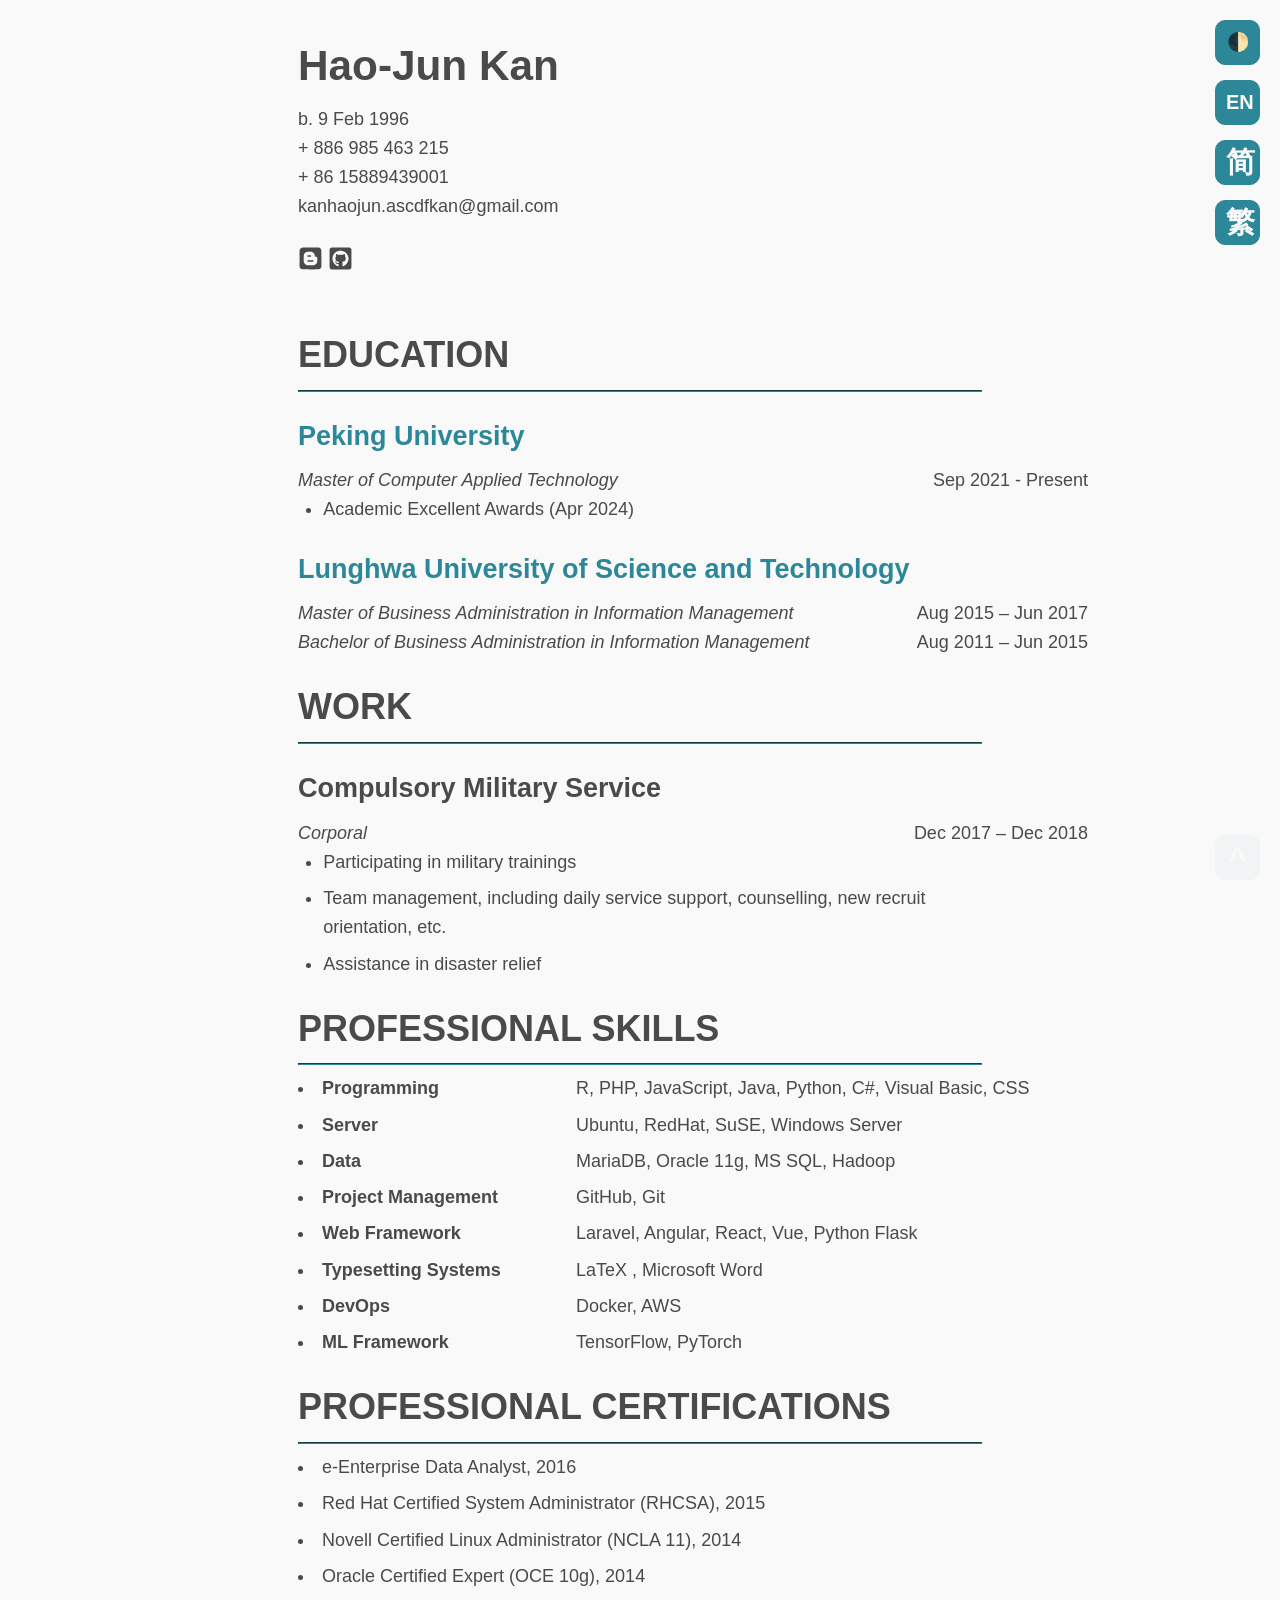
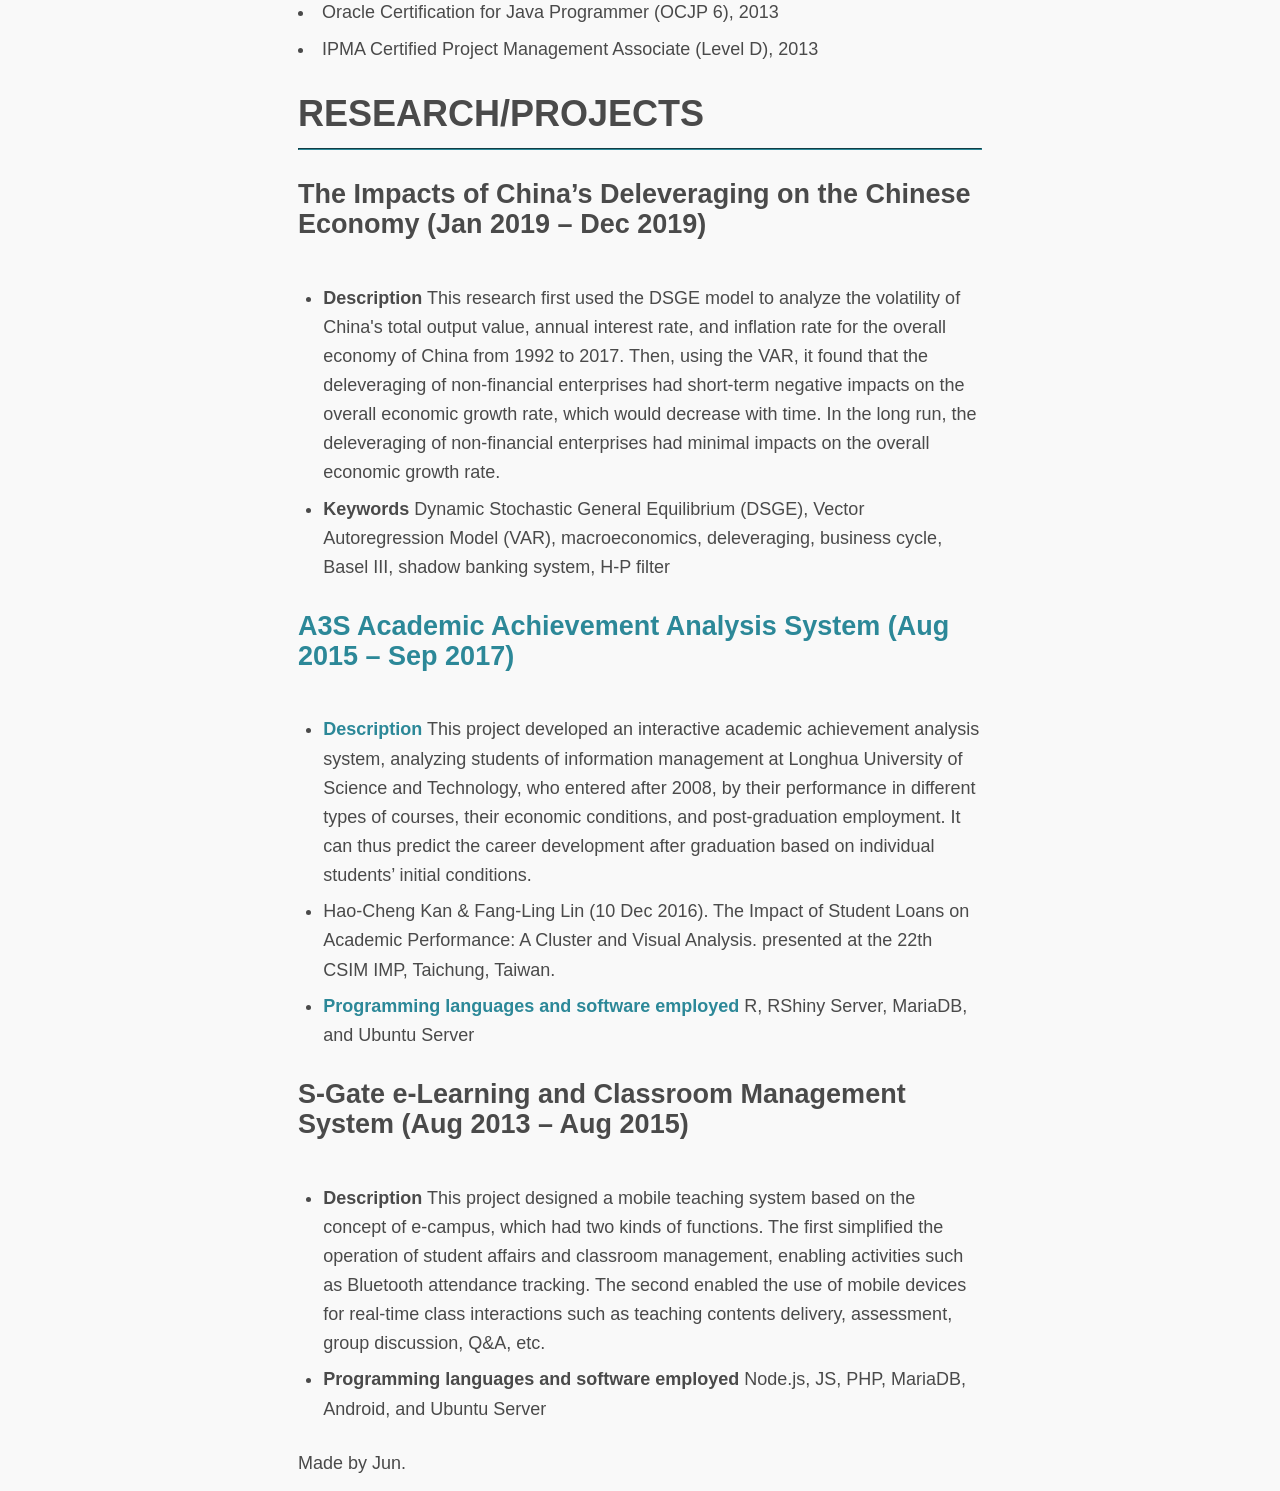
==== index.html @ 0b79d317 "impove my name ,cellphone" ====
﻿<!DOCTYPE html>
	<head>
		<meta charset="utf-8">
		<meta http-equiv="X-UA-Compatible" content="IE=edge">
		<meta name="viewport" content="width=device-width, initial-scale=1">
		<meta name="description" content="Jun Cheng Kan - CV">
		<meta name="author" content="kanjun">
		<title>Jun</title>
		<link rel="icon" type="image/svg+xml" href="data:image/svg+xml,<svg xmlns=%22http://www.w3.org/2000/svg%22 width=%22256%22 height=%22256%22 viewBox=%220 0 100 100%22><rect width=%22100%22 height=%22100%22 rx=%2220%22 fill=%22%237d6ee7%22></rect><path d=%22M54.91 22.55L54.91 22.55Q55.36 22.37 56.30 22.15Q57.24 21.92 58.23 21.92L58.23 21.92Q62.20 21.92 62.20 25.25L62.20 25.25L62.20 63.77Q62.20 67.82 61.02 70.56Q59.86 73.31 57.83 74.98Q55.80 76.64 53.15 77.36Q50.49 78.08 47.61 78.08L47.61 78.08Q42.48 78.08 40.14 76.87Q37.80 75.65 37.80 73.67L37.80 73.67Q37.80 72.41 38.34 71.51Q38.88 70.61 39.34 70.16L39.34 70.16Q40.69 70.79 42.58 71.33Q44.47 71.87 46.53 71.87L46.53 71.87Q50.59 71.87 52.74 69.94Q54.91 68 54.91 63.41L54.91 63.41L54.91 22.55Z%22 fill=%22%23fff%22></path></svg>" />
		<link rel="stylesheet" href="css/normalize.css" />
		<!-- <link id="sakura-css" rel="stylesheet" href="css/sakura-vader.css"> -->
		<link id="sakura-css" rel="stylesheet" href="css/sakura.css">
		<link rel="stylesheet" href="css/cv-layout.css">
	</head>
	<body>
		<header>
			<h1>Hao-Jun Kan</h1>
				<button id="switchThemeButton" class="huge-btn sun-dark-btn" onclick="switchSakuraTheme();" >🌓</button>
				<button class="huge-btn totop topbtn"><b class="topbtnsize">^</b></button>
				<button class="huge-btn lang-btn-en" onclick="document.location.href = 'index.html'"><b class="common-btn-size-en">EN</b></button>
				<button class="huge-btn lang-btn-tc" onclick="document.location.href = 'zh_tw.html'"><b class="common-btn-size-zh">繁</b></button>
				<button class="huge-btn lang-btn-sc" onclick="document.location.href = 'zh_cn.html'"><b class="common-btn-size-zh">简</b></button>
			<p>
				b. 9 Feb 1996<br />
				+ 886 985 463 215<br />
				+ 86 15889439001<br />
				kanhaojun.ascdfkan@gmail.com<br />
				<div id="parent-v" style="display: none;">
					<img class="icon" src="image/blogger-brands-w.svg" onclick="window.open('https://');">
					<img class="icon" src="image/github-square-brands-w.svg" onclick="window.open('https://github.com/kanhaojun');">
					<!-- <img class="icon" src="image/facebook-square-brands-w.svg" onclick="window.open('https://');">
					<img class="icon" src="image/instagram-square-brands-w.svg" onclick="window.open('https://');">
					<img class="icon" src="image/linkedin-brands-w.svg" onclick="window.open('https://');">
					<img class="icon" src="image/twitter-square-brands-w.svg" onclick="window.open('https://');">
					<img class="icon" src="image/researchgate-brands-w.svg" onclick="window.open('https://');"> -->
				</div>
				<div id="parent-g">
					<img class="icon" src="image/blogger-brands.svg" onclick="window.open('https://');">
					<img class="icon" src="image/github-square-brands.svg" onclick="window.open('https://github.com/kanhaojun');">
					<!-- <img class="icon" src="image/facebook-square-brands.svg" onclick="window.open('https://');">
					<img class="icon" src="image/instagram-square-brands.svg" onclick="window.open('https://');">
					<img class="icon" src="image/linkedin-brands.svg" onclick="window.open('https://');">
					<img class="icon" src="image/twitter-square-brands.svg" onclick="window.open('https://');">
					<img class="icon" src="image/researchgate-brands.svg" onclick="window.open('https://');"> -->
				</div>
		</header>
		<main>
			<article>
				<header>
					<h2>EDUCATION</h2>
				</header>
				<div>
					<hr>
				</div>
				<p>
					<h4><a href="https://english.pku.edu.cn/">Peking University</a></h4>
					<div class="div-width">
						<i>Master of Computer Applied Technology</i>
						<span class="t-r-15">Sep 2021 - Present</span>
					</div>
					<ul>
						<li>Academic Excellent Awards (Apr 2024)</li>
					</ul>
					<h4><a href="https://english.lhu.edu.tw/">Lunghwa University of Science and Technology</a></h4>
					<div class="div-width">
						<i>Master of Business Administration in Information Management</i>
						<span class="t-r-15">Aug 2015 – Jun 2017</span>
					</div>
					<div class="div-width">
						<i>Bachelor of Business Administration in Information Management</i>
						<span class="t-r-15">Aug 2011 – Jun 2015</span>
					</div>
					<ul>
						<!-- <li>Academic Excellent Awards (Nov 20XX, Apr 20XX, Oct 20XX and May 20XX)</li>
						<li>Minors: Financial Technology; Innovative Entrepreneurship</li> -->
					</ul>
				</p>
			</article>
			<article>
				<header>
					<h2>WORK</h2>
				</header>
				<div>
					<hr>
				</div>
				<p>
					<h4>Compulsory Military Service</h4>
					<div class="div-width">
						<i>Corporal</i>
						<span class="t-r-15">Dec 2017 – Dec 2018</span>
					</div>
					<ul>
						<li>Participating in military trainings</li>
						<li>Team management, including daily service support, counselling, new recruit orientation, etc.</li>
						<li>Assistance in disaster relief</li>
					</ul>
				</p>
			</article>
			<article>
				<header>
					<h2>PROFESSIONAL SKILLS</h2>
				</header>
				<div>
					<hr>
				</div>
				<ui>
					<li class="minli">
						<b>Programming</b>
						<span class="t-l-15"> R, PHP, JavaScript, Java, Python, C#, Visual Basic, CSS</span>
					</li>
					<li class="minli">
						<b>Server</b>
						<span class="t-l-15"> Ubuntu, RedHat, SuSE, Windows Server</span>
					</li>
					<li class="minli">
						<b>Data</b>
						<span class="t-l-15"> MariaDB, Oracle 11g, MS SQL, Hadoop</span>
					</li>
					<li class="minli">
						<b>Project Management</b>
						<span class="t-l-15"> GitHub, Git</span>
					</li>
					<li class="minli">
						<b>Web Framework</b>
						<span class="t-l-15"> Laravel, Angular, React, Vue, Python Flask</span>
					</li>
					<li class="minli">
						<b>Typesetting Systems</b>
						<span class="t-l-15"> LaTeX , Microsoft Word</span>
					</li>
					<li class="minli">
						<b>DevOps</b>
						<span class="t-l-15"> Docker, AWS</span>
					</li>
					<li class="minli">
						<b>ML Framework</b>
						<span class="t-l-15"> TensorFlow, PyTorch</span>
					</li>
				</ui>
			</article>
			<article>
				<header>
					<h2>PROFESSIONAL CERTIFICATIONS</h2>
				</header>
				<div>
					<hr>
				</div>
					<ui>
						<li>e-Enterprise Data Analyst, 2016</li>
						<li>Red Hat Certified System Administrator (RHCSA), 2015</li>
						<li>Novell Certified Linux Administrator (NCLA 11), 2014</li>
						<li>Oracle Certified Expert (OCE 10g), 2014</li>
						<li>Oracle Certification for Java Programmer (OCJP 6), 2013</li>
						<li>IPMA Certified Project Management Associate (Level D), 2013</li>
					</ui>
			</article>
			<article>
				<header>
					<h2>RESEARCH/PROJECTS</h2>
				</header>
				<div>
					<hr>
				</div>
				<p>
					<h4>The Impacts of China’s Deleveraging on the Chinese Economy (Jan 2019 – Dec 2019)</h4><br />
					<ul>
						<li><b>Description</b> This research first used the DSGE model to analyze the volatility of China's total output value, annual interest rate, and inflation rate for the overall economy of China from 1992 to 2017. Then, using the VAR, it found that the deleveraging of non-financial enterprises had short-term negative impacts on the overall economic growth rate, which would decrease with time. In the long run, the deleveraging of non-financial enterprises had minimal impacts on the overall economic growth rate. </li>
						<li><b>Keywords</b> Dynamic Stochastic General Equilibrium (DSGE), Vector Autoregression Model (VAR), macroeconomics, deleveraging, business cycle, Basel III, shadow banking system, H-P filter</li>
					</ul>
					<h4><a href="https://hdl.handle.net/11296/45ru69">A3S Academic Achievement Analysis System (Aug 2015 – Sep 2017)</a></h4><br />
					<ul>
						<li><b><a href="https://github.com/kancheng/rsloan">Description</a></b> This project developed an interactive academic achievement analysis system, analyzing students of information management at Longhua University of Science and Technology, who entered after 2008, by their performance in different types of courses, their economic conditions, and post-graduation employment. It can thus predict the career development after graduation based on individual students’ initial conditions.</li>
						<li>Hao-Cheng Kan & Fang-Ling Lin (10 Dec 2016). The Impact of Student Loans on Academic Performance: A Cluster and Visual Analysis. presented at the 22th CSIM IMP, Taichung, Taiwan.</li>
						<li><b><a href="https://github.com/kancheng/rsloan">Programming languages and software employed</a></b> R, RShiny Server, MariaDB, and Ubuntu Server</li>
					</ul>
					<h4>S-Gate e-Learning and Classroom Management System (Aug 2013 – Aug 2015)</h4><br />
					<ul>
						<li><b>Description</b> This project designed a mobile teaching system based on the concept of e-campus, which had two kinds of functions. The first simplified the operation of student affairs and classroom management, enabling activities such as Bluetooth attendance tracking. The second enabled the use of mobile devices for real-time class interactions such as teaching contents delivery, assessment, group discussion, Q&A, etc.</li>
						<li><b>Programming languages and software employed</b> Node.js, JS, PHP, MariaDB, Android, and Ubuntu Server</li>
					</ul>
				</p>
			</article>
		</main>
		<footer>
			Made by Jun.
		</footer>
	</body>
	<script type="text/javascript" src="js/jquery.min.js"></script>
	<script type="text/javascript" src="js/main.js" charset="utf-8"></script>
</html>
---- css/sakura-vader.css ----
/* $color-text: #dedce5; */
/* Sakura.css v1.3.0
 * ================
 * Minimal css theme.
 * Project: https://github.com/oxalorg/sakura/
 */
/* Body */
html {
  font-size: 62.5%;
  font-family: -apple-system, BlinkMacSystemFont, "Segoe UI", Roboto, "Helvetica Neue", Arial, "Noto Sans", sans-serif; }

body {
  font-size: 1.8rem;
  line-height: 1.618;
  max-width: 38em;
  margin: auto;
  color: #d9d8dc;
  background-color: #120c0e;
  padding: 13px; }

@media (max-width: 684px) {
  body {
    font-size: 1.53rem; } }

@media (max-width: 382px) {
  body {
    font-size: 1.35rem; } }

h1, h2, h3, h4, h5, h6 {
  line-height: 1.1;
  font-family: -apple-system, BlinkMacSystemFont, "Segoe UI", Roboto, "Helvetica Neue", Arial, "Noto Sans", sans-serif;
  font-weight: 700;
  margin-top: 3rem;
  margin-bottom: 1.5rem;
  overflow-wrap: break-word;
  word-wrap: break-word;
  -ms-word-break: break-all;
  word-break: break-word;
  -ms-hyphens: auto;
  -moz-hyphens: auto;
  -webkit-hyphens: auto;
  hyphens: auto; }

h1 {
  font-size: 2.35em; }

h2 {
  font-size: 2.00em; }

h3 {
  font-size: 1.75em; }

h4 {
  font-size: 1.5em; }

h5 {
  font-size: 1.25em; }

h6 {
  font-size: 1em; }

p {
  margin-top: 0px;
  margin-bottom: 2.5rem; }

small, sub, sup {
  font-size: 75%; }

hr {
  border-color: #eb99a1; }

a {
  text-decoration: none;
  color: #eb99a1; }
  a:hover {
    color: #DA4453;
    border-bottom: 2px solid #d9d8dc; }

ul {
  padding-left: 1.4em;
  margin-top: 0px;
  margin-bottom: 2.5rem; }

li {
  margin-bottom: 0.4em; }

blockquote {
  font-style: italic;
  margin-left: 1.5em;
  padding-left: 1em;
  border-left: 3px solid #eb99a1; }

img {
  height: auto;
  max-width: 100%;
  margin-top: 0px;
  margin-bottom: 2.5rem; }

/* Pre and Code */
pre {
  background-color: #40363a;
  display: block;
  padding: 1em;
  overflow-x: auto;
  margin-top: 0px;
  margin-bottom: 2.5rem; }

code {
  font-size: 0.9em;
  padding: 0 0.5em;
  background-color: #40363a;
  white-space: pre-wrap; }

pre > code {
  padding: 0;
  background-color: transparent;
  white-space: pre; }

/* Tables */
table {
  text-align: justify;
  width: 100%;
  border-collapse: collapse; }

td, th {
  padding: 0.5em;
  border-bottom: 1px solid #40363a; }

/* Buttons, forms and input */
input, textarea {
  border: 1px solid #d9d8dc; }
  input:focus, textarea:focus {
    border: 1px solid #eb99a1; }

textarea {
  width: 100%; }

.button, button, input[type="submit"], input[type="reset"], input[type="button"] {
  display: inline-block;
  padding: 5px 10px;
  text-align: center;
  text-decoration: none;
  white-space: nowrap;
  background-color: #eb99a1;
  color: #120c0e;
  border-radius: 1px;
  border: 1px solid #eb99a1;
  cursor: pointer;
  box-sizing: border-box; }
  .button[disabled], button[disabled], input[type="submit"][disabled], input[type="reset"][disabled], input[type="button"][disabled] {
    cursor: default;
    opacity: .5; }
  .button:focus, .button:hover, button:focus, button:hover, input[type="submit"]:focus, input[type="submit"]:hover, input[type="reset"]:focus, input[type="reset"]:hover, input[type="button"]:focus, input[type="button"]:hover {
    background-color: #DA4453;
    border-color: #DA4453;
    color: #120c0e;
    outline: 0; }

textarea, select, input[type] {
  color: #d9d8dc;
  padding: 6px 10px;
  /* The 6px vertically centers text on FF, ignored by Webkit */
  margin-bottom: 10px;
  background-color: #40363a;
  border: 1px solid #40363a;
  border-radius: 4px;
  box-shadow: none;
  box-sizing: border-box; }
  textarea:focus, select:focus, input[type]:focus {
    border: 1px solid #eb99a1;
    outline: 0; }

input[type="checkbox"]:focus {
  outline: 1px dotted #eb99a1; }

label, legend, fieldset {
  display: block;
  margin-bottom: .5rem;
  font-weight: 600; }
---- css/sakura.css ----
/* Sakura.css v1.3.0
 * ================
 * Minimal css theme.
 * Project: https://github.com/oxalorg/sakura/
 */
/* Body */
html {
  font-size: 62.5%;
  font-family: -apple-system, BlinkMacSystemFont, "Segoe UI", Roboto, "Helvetica Neue", Arial, "Noto Sans", sans-serif; }

body {
  font-size: 1.8rem;
  line-height: 1.618;
  max-width: 38em;
  margin: auto;
  color: #4a4a4a;
  background-color: #f9f9f9;
  padding: 13px; }

@media (max-width: 684px) {
  body {
    font-size: 1.53rem; } }

@media (max-width: 382px) {
  body {
    font-size: 1.35rem; } }

h1, h2, h3, h4, h5, h6 {
  line-height: 1.1;
  font-family: -apple-system, BlinkMacSystemFont, "Segoe UI", Roboto, "Helvetica Neue", Arial, "Noto Sans", sans-serif;
  font-weight: 700;
  margin-top: 3rem;
  margin-bottom: 1.5rem;
  overflow-wrap: break-word;
  word-wrap: break-word;
  -ms-word-break: break-all;
  word-break: break-word;
  -ms-hyphens: auto;
  -moz-hyphens: auto;
  -webkit-hyphens: auto;
  hyphens: auto; }

h1 {
  font-size: 2.35em; }

h2 {
  font-size: 2.00em; }

h3 {
  font-size: 1.75em; }

h4 {
  font-size: 1.5em; }

h5 {
  font-size: 1.25em; }

h6 {
  font-size: 1em; }

p {
  margin-top: 0px;
  margin-bottom: 2.5rem; }

small, sub, sup {
  font-size: 75%; }

hr {
  border-color: #2c8898; }

a {
  text-decoration: none;
  color: #2c8898; }
  a:hover {
    color: #982c61;
    border-bottom: 2px solid #4a4a4a; }

ul {
  padding-left: 1.4em;
  margin-top: 0px;
  margin-bottom: 2.5rem; }

li {
  margin-bottom: 0.4em; }

blockquote {
  font-style: italic;
  margin-left: 1.5em;
  padding-left: 1em;
  border-left: 3px solid #2c8898; }

img {
  height: auto;
  max-width: 100%;
  margin-top: 0px;
  margin-bottom: 2.5rem; }

/* Pre and Code */
pre {
  background-color: #f1f1f1;
  display: block;
  padding: 1em;
  overflow-x: auto;
  margin-top: 0px;
  margin-bottom: 2.5rem; }

code {
  font-size: 0.9em;
  padding: 0 0.5em;
  background-color: #f1f1f1;
  white-space: pre-wrap; }

pre > code {
  padding: 0;
  background-color: transparent;
  white-space: pre; }

/* Tables */
table {
  text-align: justify;
  width: 100%;
  border-collapse: collapse; }

td, th {
  padding: 0.5em;
  border-bottom: 1px solid #f1f1f1; }

/* Buttons, forms and input */
input, textarea {
  border: 1px solid #4a4a4a; }
  input:focus, textarea:focus {
    border: 1px solid #2c8898; }

textarea {
  width: 100%; }

.button, button, input[type="submit"], input[type="reset"], input[type="button"] {
  display: inline-block;
  padding: 5px 10px;
  text-align: center;
  text-decoration: none;
  white-space: nowrap;
  background-color: #2c8898;
  color: #f9f9f9;
  border-radius: 1px;
  border: 1px solid #2c8898;
  cursor: pointer;
  box-sizing: border-box; }
  .button[disabled], button[disabled], input[type="submit"][disabled], input[type="reset"][disabled], input[type="button"][disabled] {
    cursor: default;
    opacity: .5; }
  .button:focus, .button:hover, button:focus, button:hover, input[type="submit"]:focus, input[type="submit"]:hover, input[type="reset"]:focus, input[type="reset"]:hover, input[type="button"]:focus, input[type="button"]:hover {
    background-color: #982c61;
    border-color: #982c61;
    color: #f9f9f9;
    outline: 0; }

textarea, select, input[type] {
  color: #4a4a4a;
  padding: 6px 10px;
  /* The 6px vertically centers text on FF, ignored by Webkit */
  margin-bottom: 10px;
  background-color: #f1f1f1;
  border: 1px solid #f1f1f1;
  border-radius: 4px;
  box-shadow: none;
  box-sizing: border-box; }
  textarea:focus, select:focus, input[type]:focus {
    border: 1px solid #2c8898;
    outline: 0; }

input[type="checkbox"]:focus {
  outline: 1px dotted #2c8898; }

label, legend, fieldset {
  display: block;
  margin-bottom: .5rem;
  font-weight: 600; }
---- css/cv-layout.css ----
.div-width {
	width: 100%;
}
.t-r-10 {
	position: absolute;
	right: 10%;
}
.t-r-15 {
	position: absolute;
	right: 15%;
}
.icon {
	width: 25px;
	height: 25px;
}
.huge-btn {
	width: 45px;
	height: 45px;
	position: fixed;
	border-radius: 10px;
}
.sun-dark-btn {
	right: 20px;
	top: 20px;
}
.topbtn {
	right: 20px;
	bottom: 20px;
	display: none;
}
.t-l-15 {
	position: absolute;
	left: 45%;
}
.topbtnsize {
	font-size: 30px;
}
.common-btn-size-zh {
	font-size: 29px;
}
.common-btn-size-en {
	font-size: 20px;
}
.lang-btn-sc {
	right: 20px;
	top: 140px;
}
.lang-btn-tc {
	right: 20px;
	top: 200px;
}
.lang-btn-en {
	right: 20px;
	top: 80px;
}

/*li {
    margin-bottom: 2.8em;
}*/

@media (max-width: 500px) {
	li {
		margin-bottom: 2em;
	}
	li.minli {
		margin-bottom: 2.8em;
	}
}

@media (max-width: 768px) {
	li.minli {
		margin-bottom: 2.8em;
	}
}
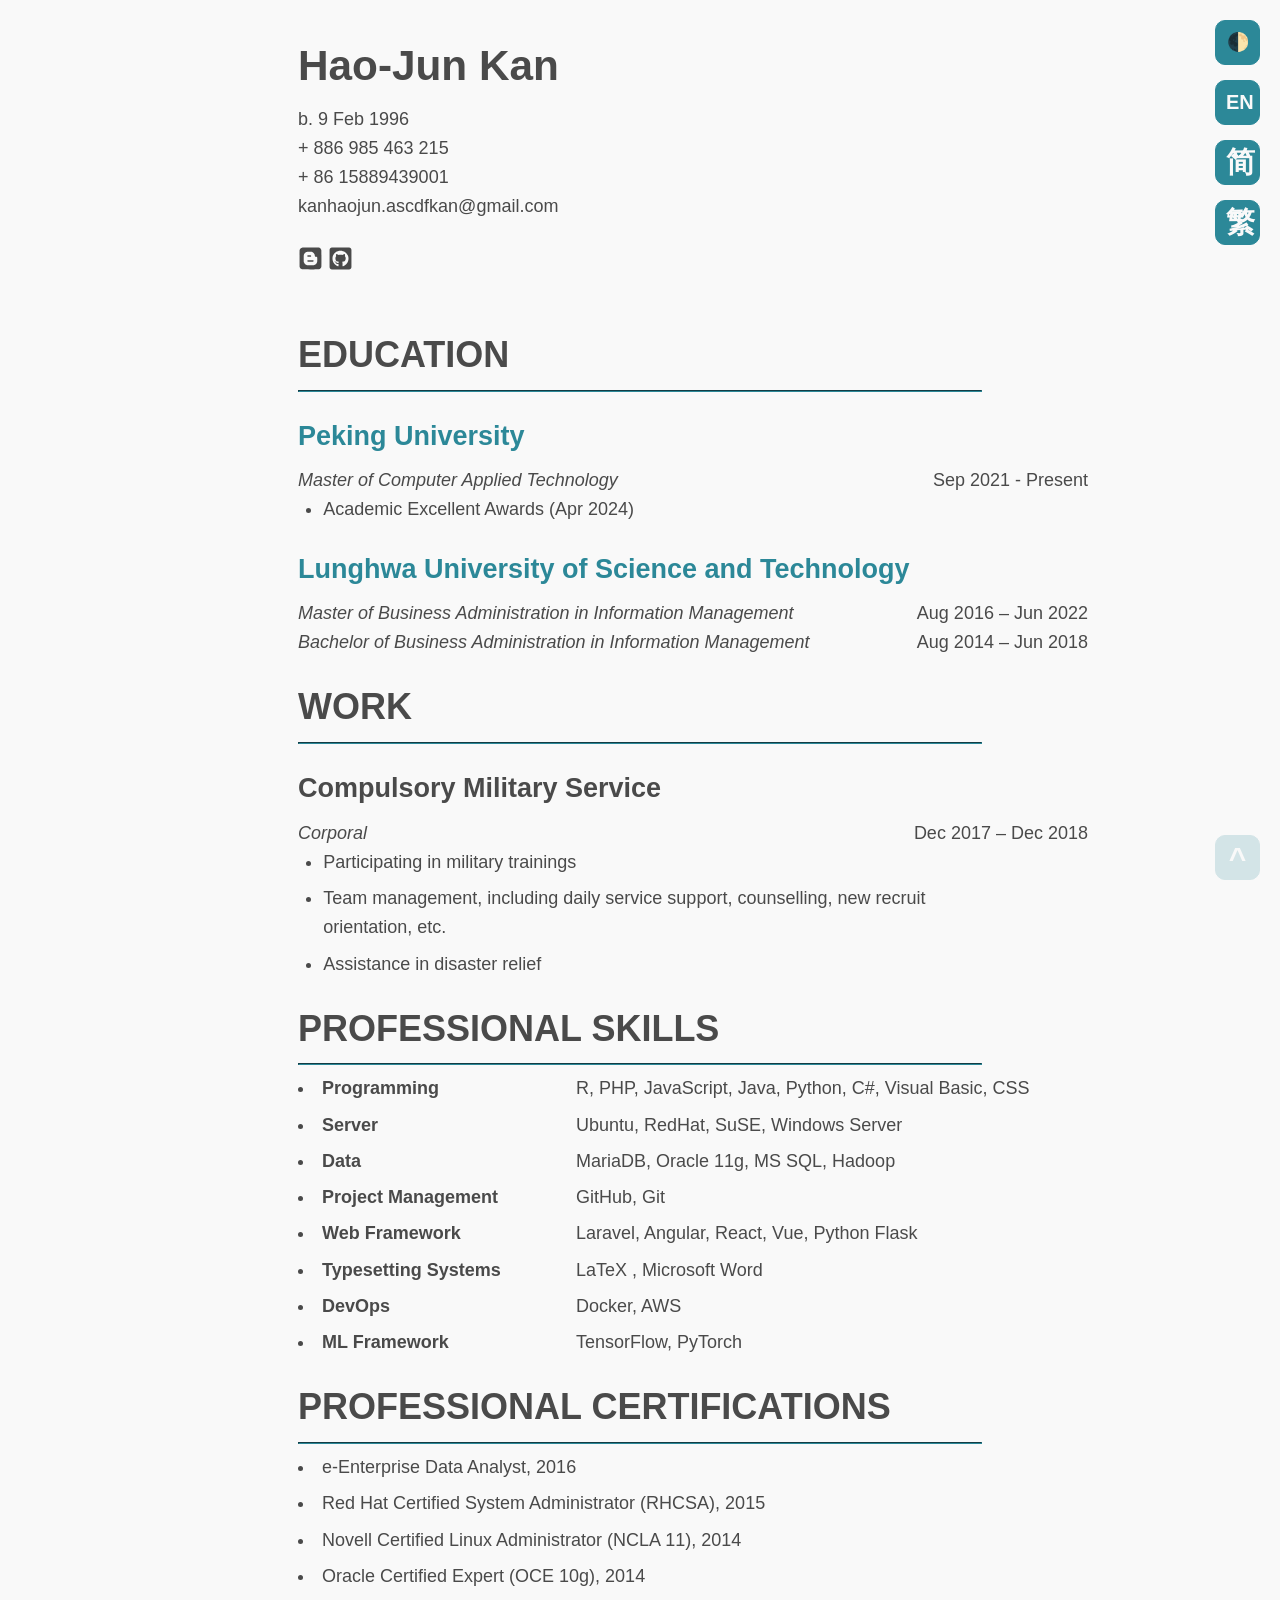
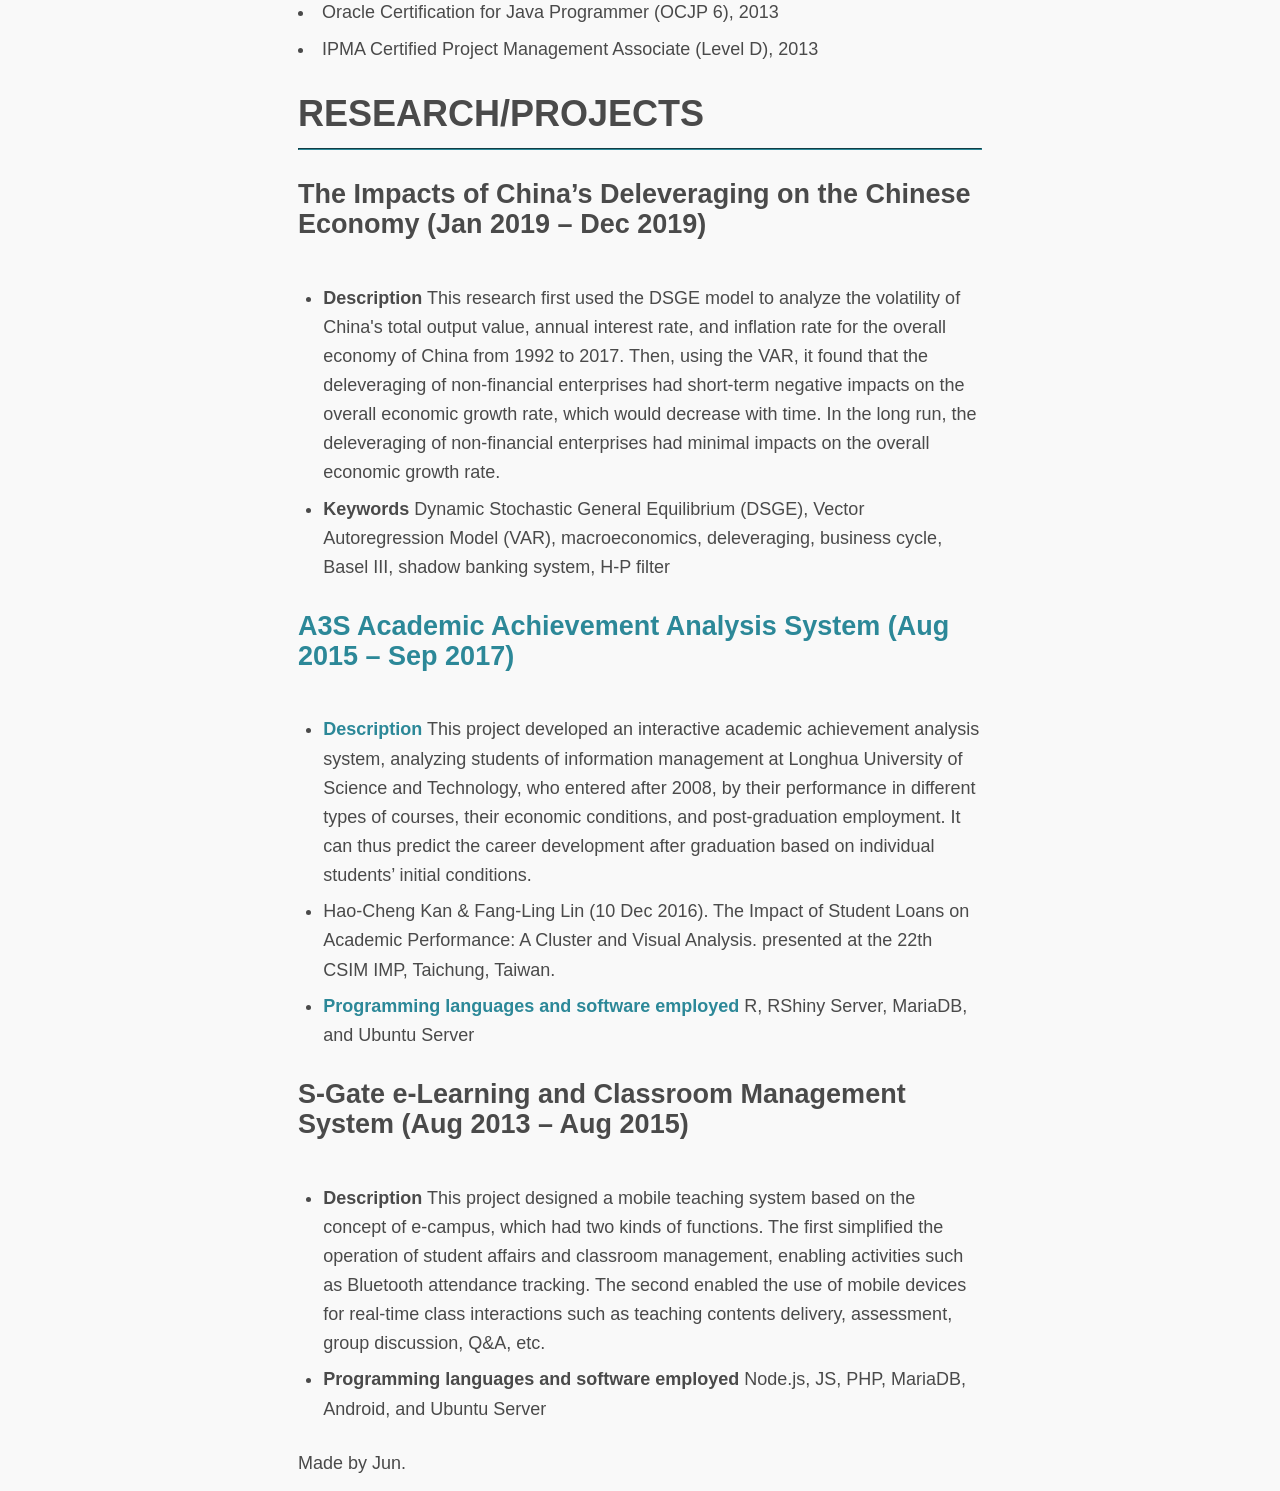
==== commit 8dccfe68: "renew birthday,phone ,date" ====
--- a/index.html
+++ b/index.html
@@ -64,11 +64,11 @@
 					<h4><a href="https://english.lhu.edu.tw/">Lunghwa University of Science and Technology</a></h4>
 					<div class="div-width">
 						<i>Master of Business Administration in Information Management</i>
-						<span class="t-r-15">Aug 2015 – Jun 2017</span>
+						<span class="t-r-15">Aug 2016 – Jun 2022</span>
 					</div>
 					<div class="div-width">
 						<i>Bachelor of Business Administration in Information Management</i>
-						<span class="t-r-15">Aug 2011 – Jun 2015</span>
+						<span class="t-r-15">Aug 2014 – Jun 2018</span>
 					</div>
 					<ul>
 						<!-- <li>Academic Excellent Awards (Nov 20XX, Apr 20XX, Oct 20XX and May 20XX)</li>
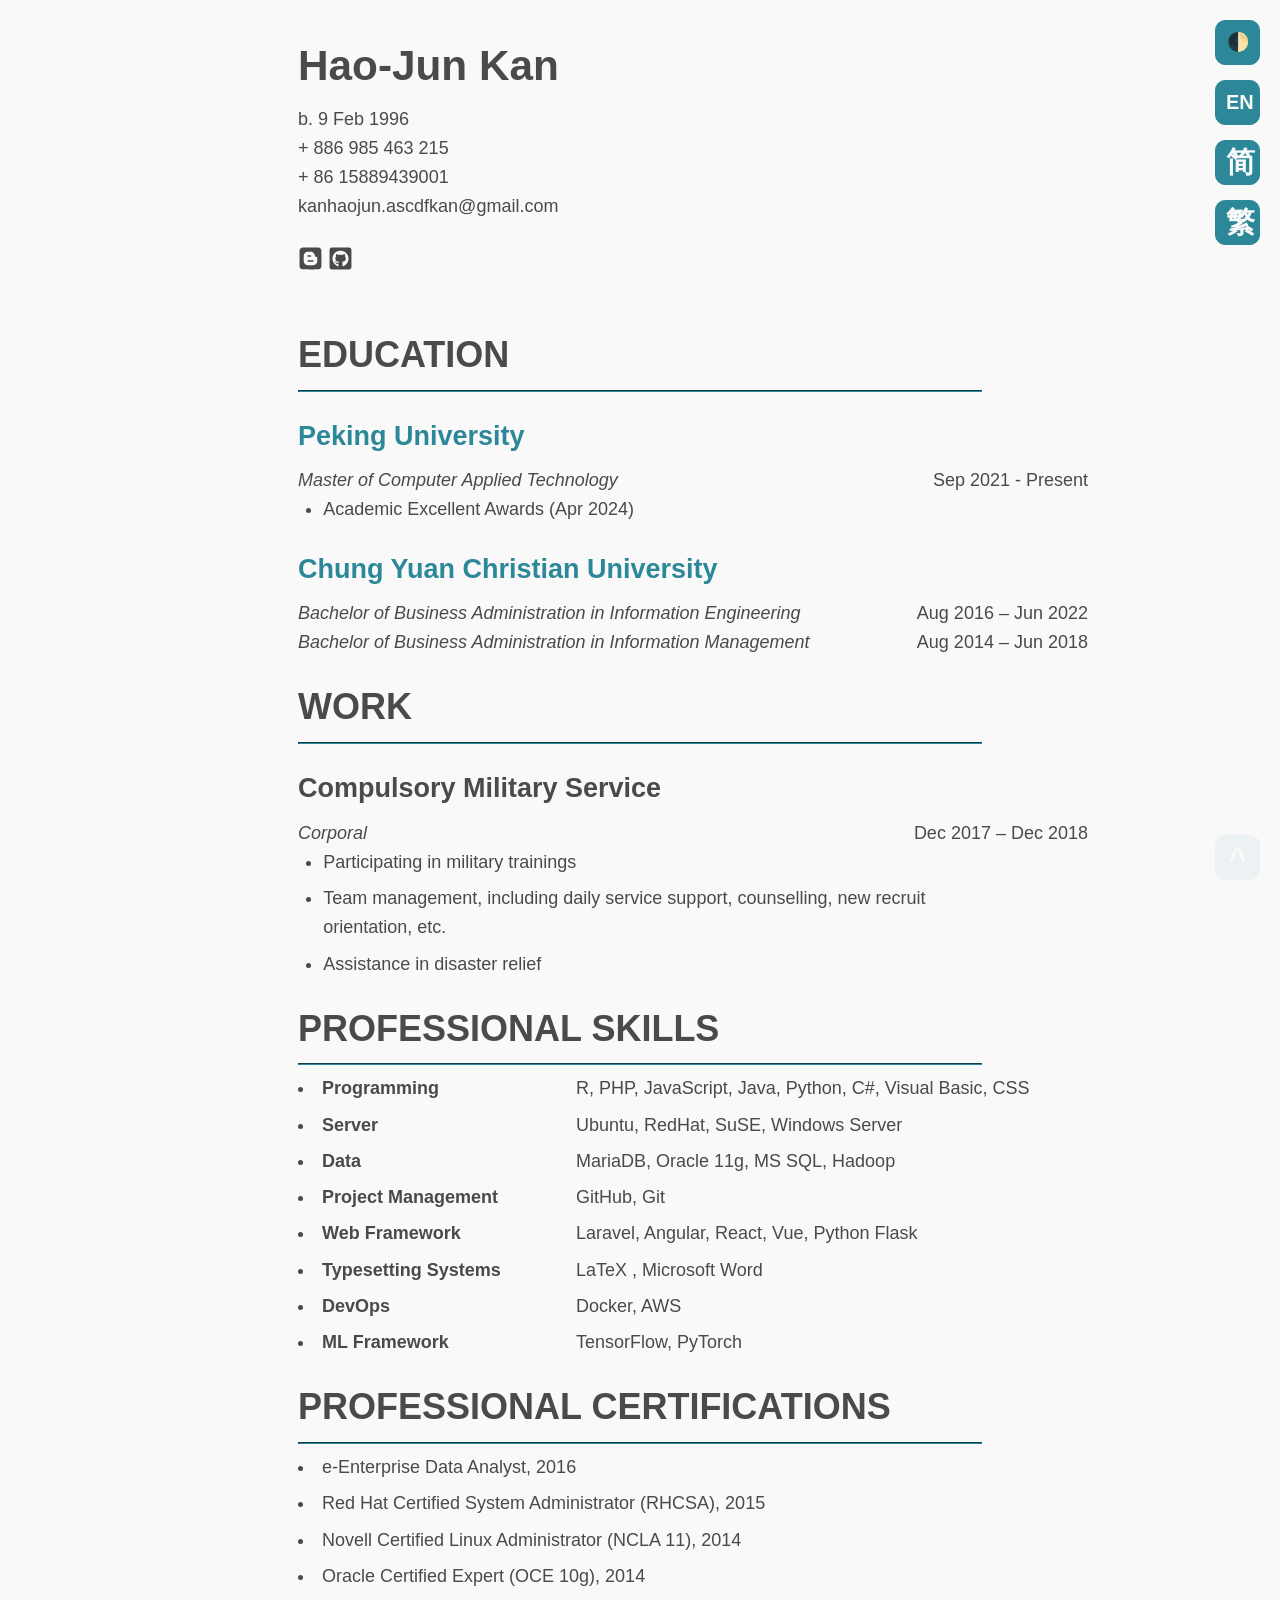
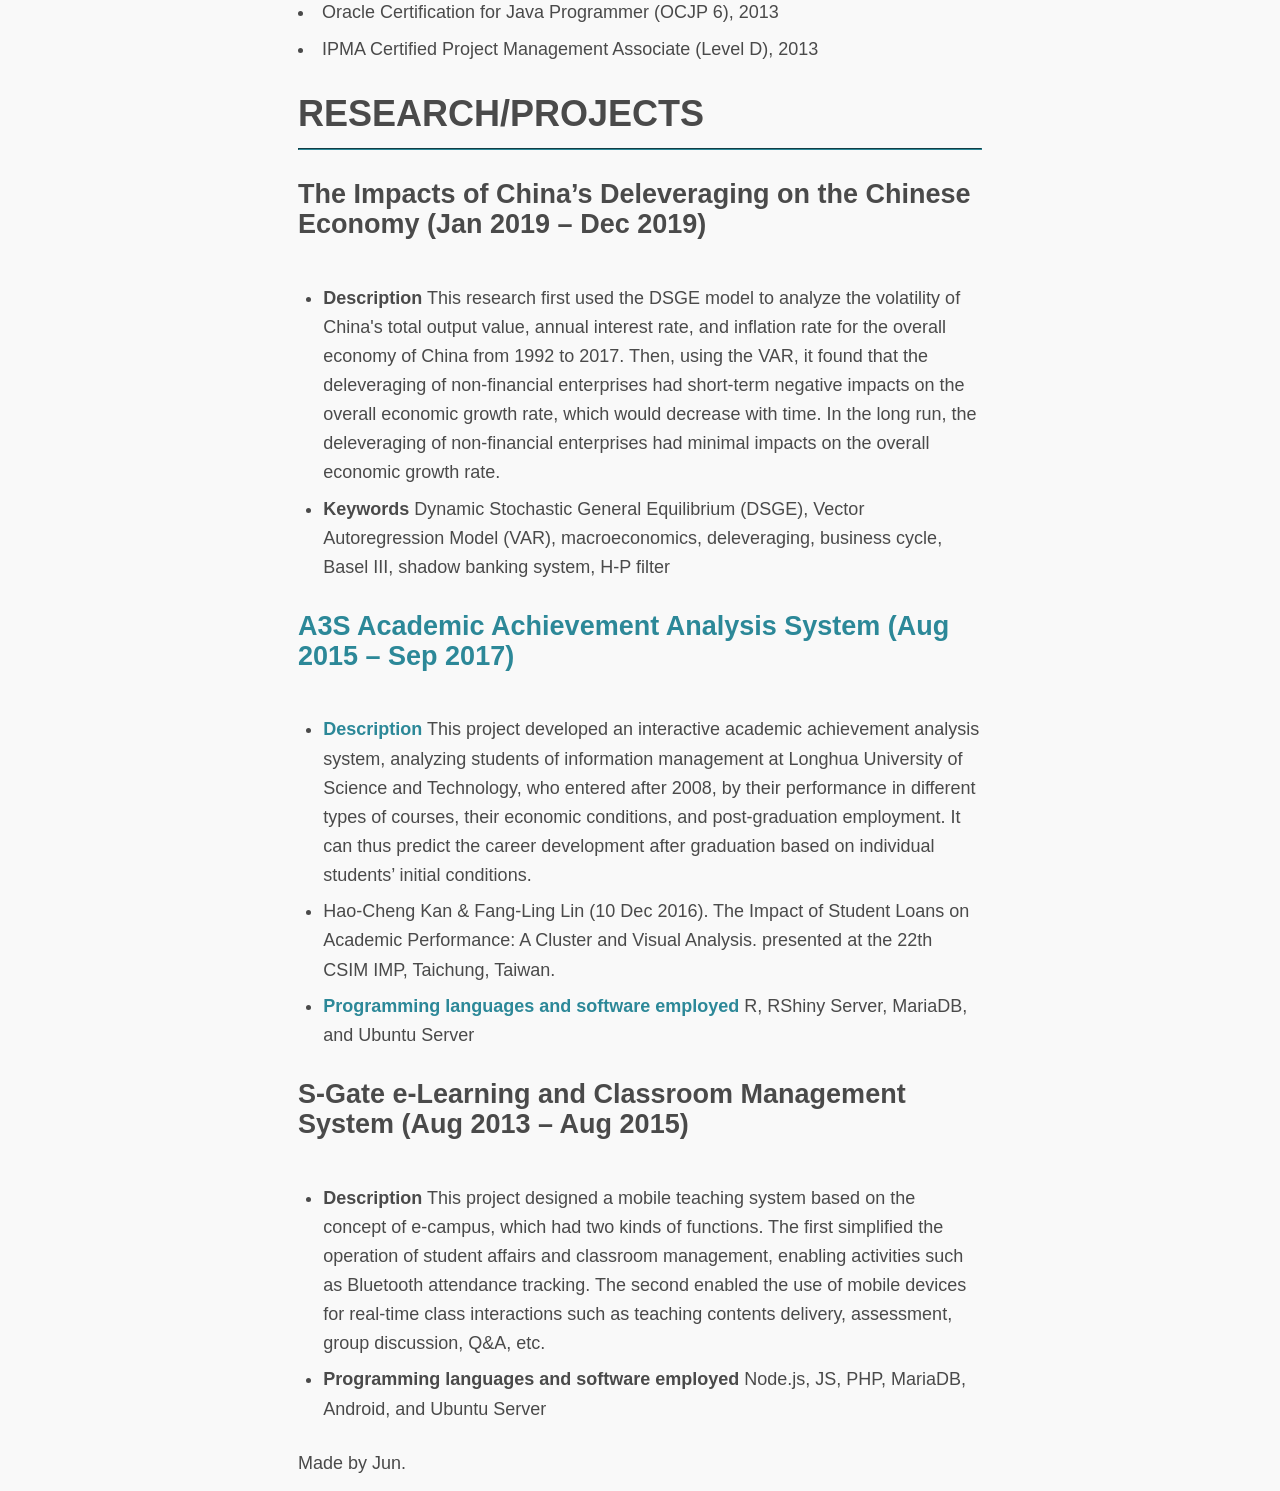
==== commit b8e9eae2: "Add index,html ,zh_cn.html and zh_tw.html." ====
--- a/index.html
+++ b/index.html
@@ -61,9 +61,9 @@
 					<ul>
 						<li>Academic Excellent Awards (Apr 2024)</li>
 					</ul>
-					<h4><a href="https://english.lhu.edu.tw/">Lunghwa University of Science and Technology</a></h4>
+					<h4><a href="https://english.lhu.edu.tw/">Chung Yuan Christian University</a></h4>
 					<div class="div-width">
-						<i>Master of Business Administration in Information Management</i>
+						<i>Bachelor of Business Administration in Information Engineering</i>
 						<span class="t-r-15">Aug 2016 – Jun 2022</span>
 					</div>
 					<div class="div-width">
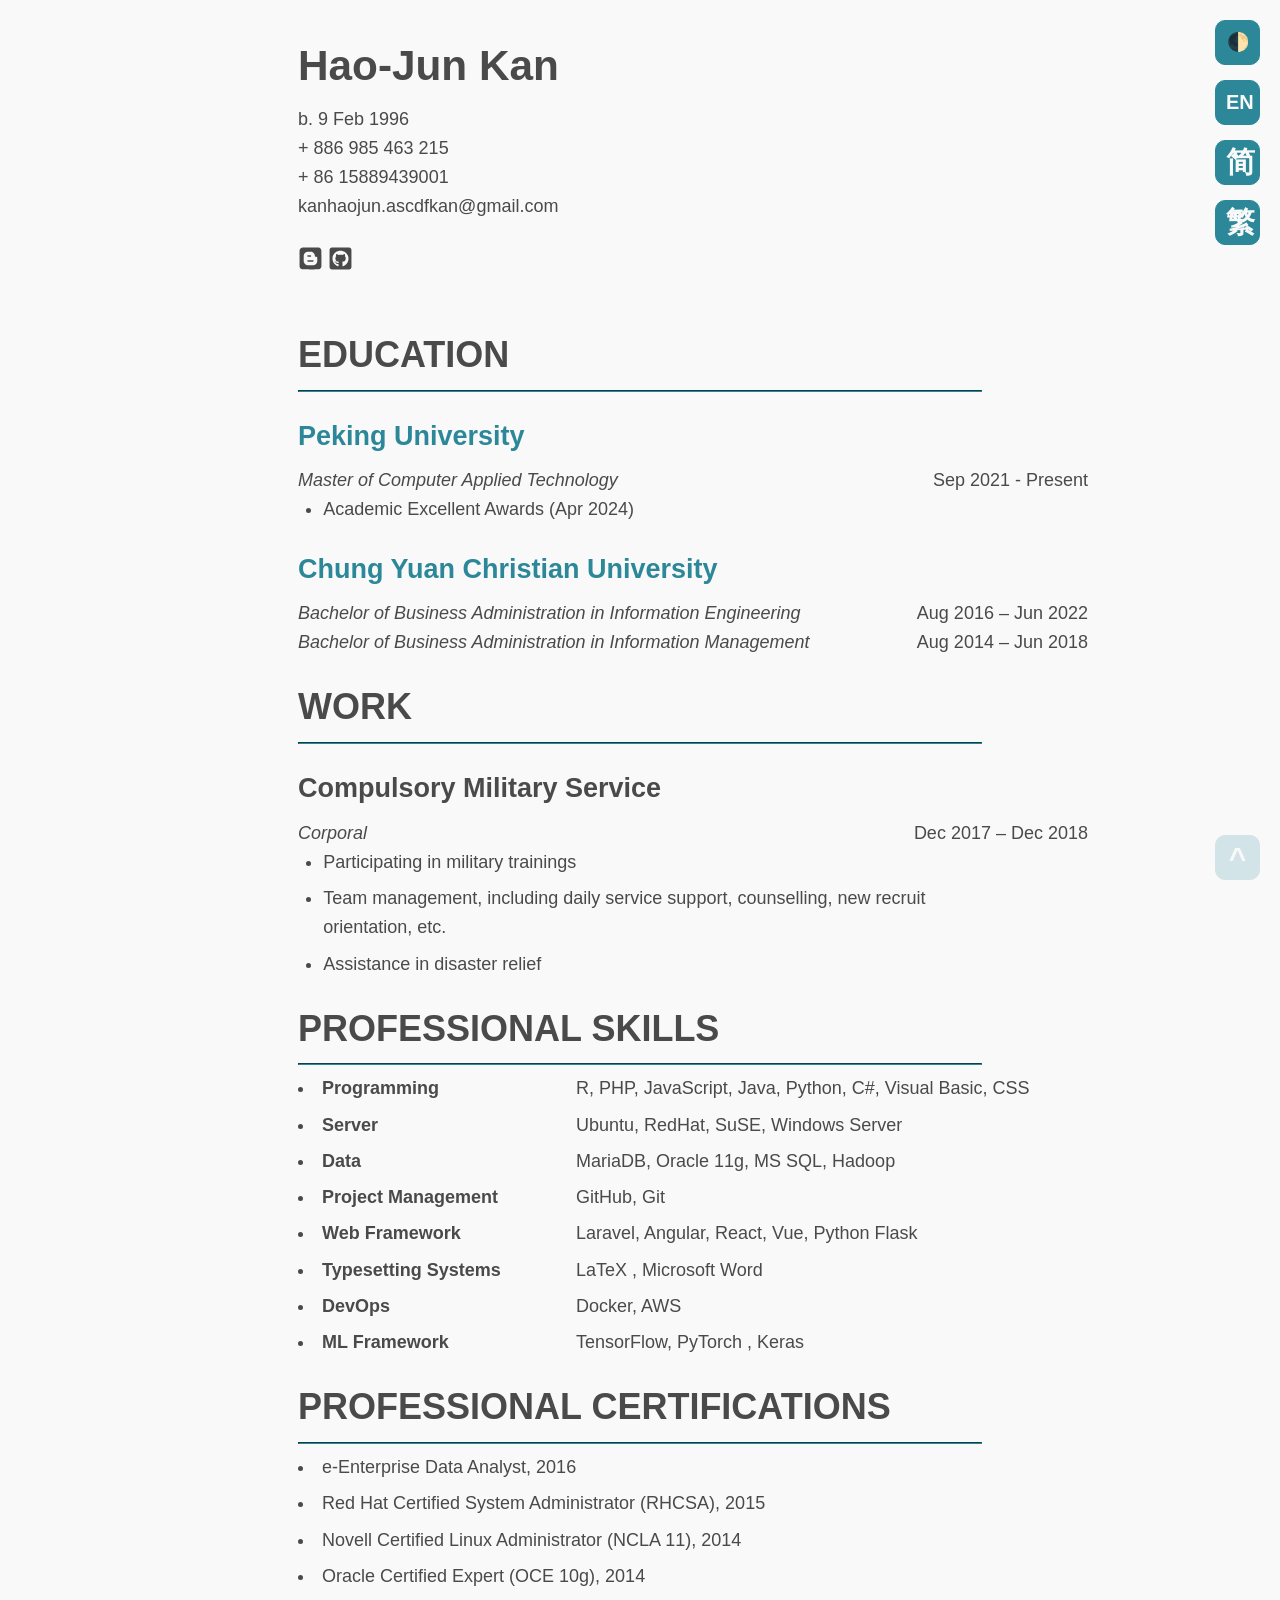
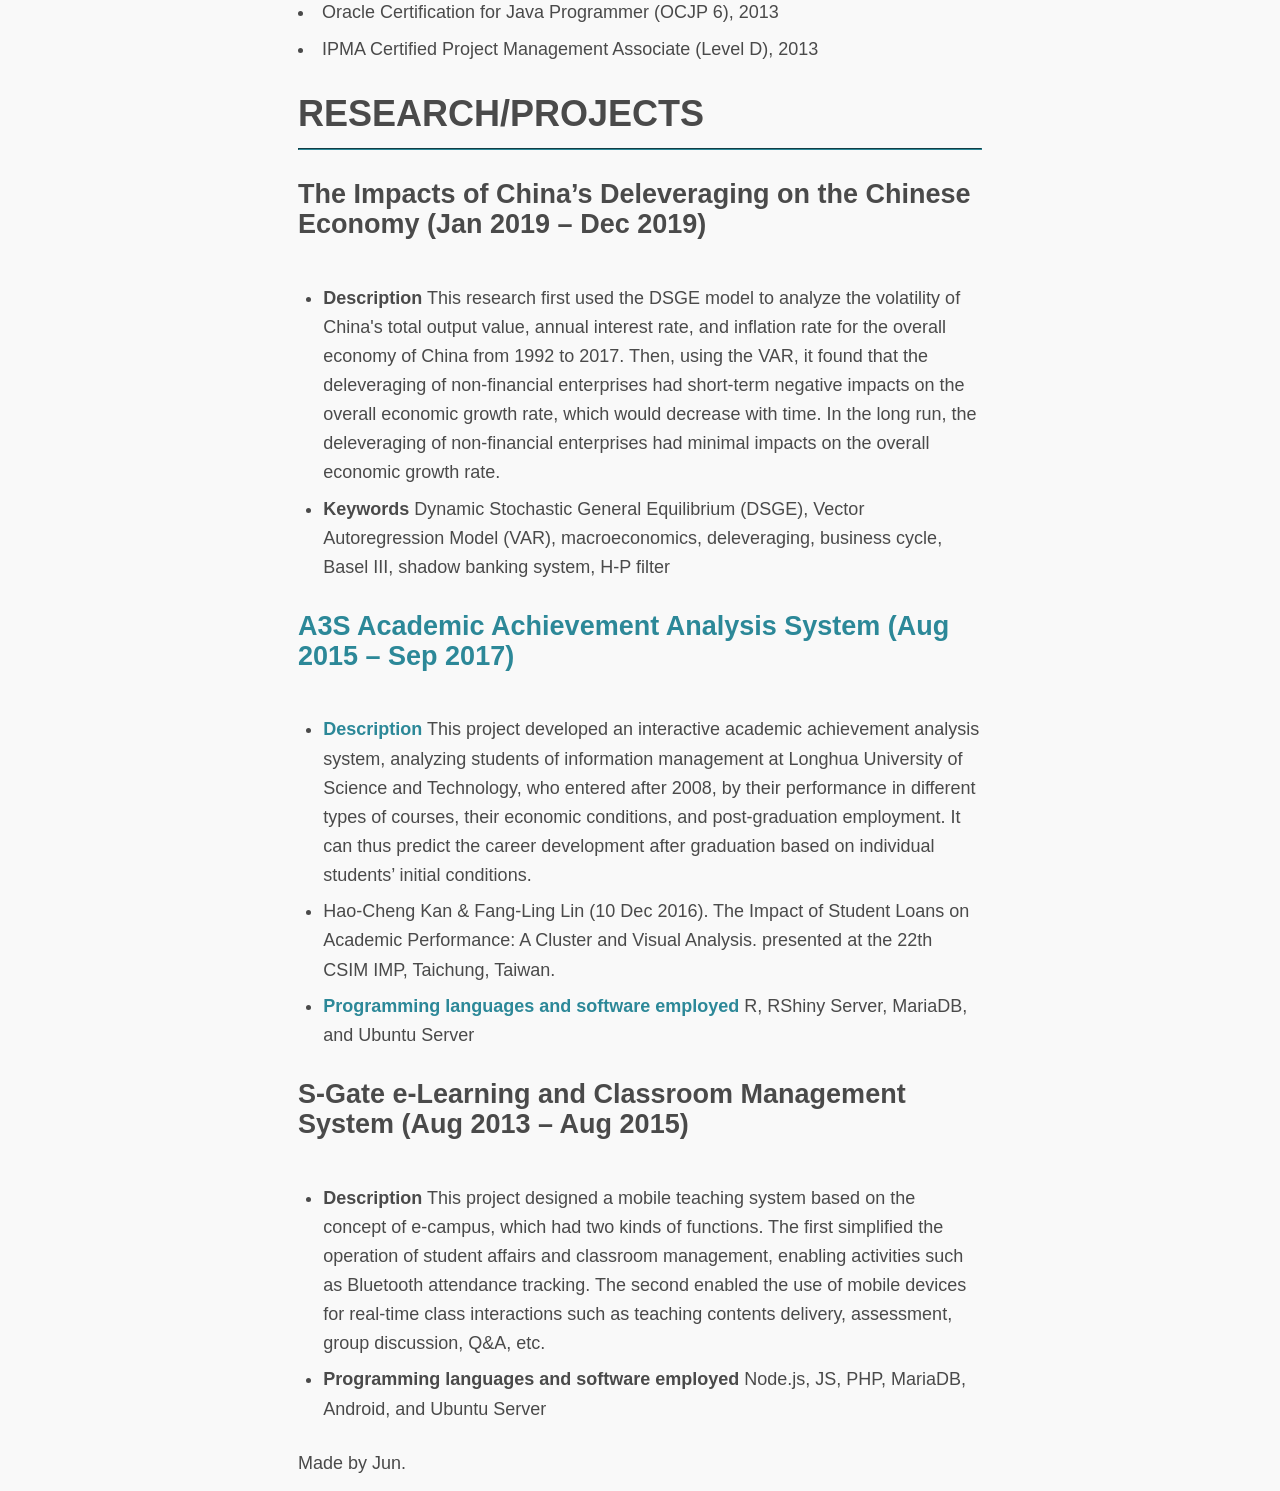
==== commit d6f751b6: "test" ====
--- a/index.html
+++ b/index.html
@@ -134,7 +134,7 @@
 					</li>
 					<li class="minli">
 						<b>ML Framework</b>
-						<span class="t-l-15"> TensorFlow, PyTorch</span>
+						<span class="t-l-15"> TensorFlow, PyTorch , Keras</span>
 					</li>
 				</ui>
 			</article>
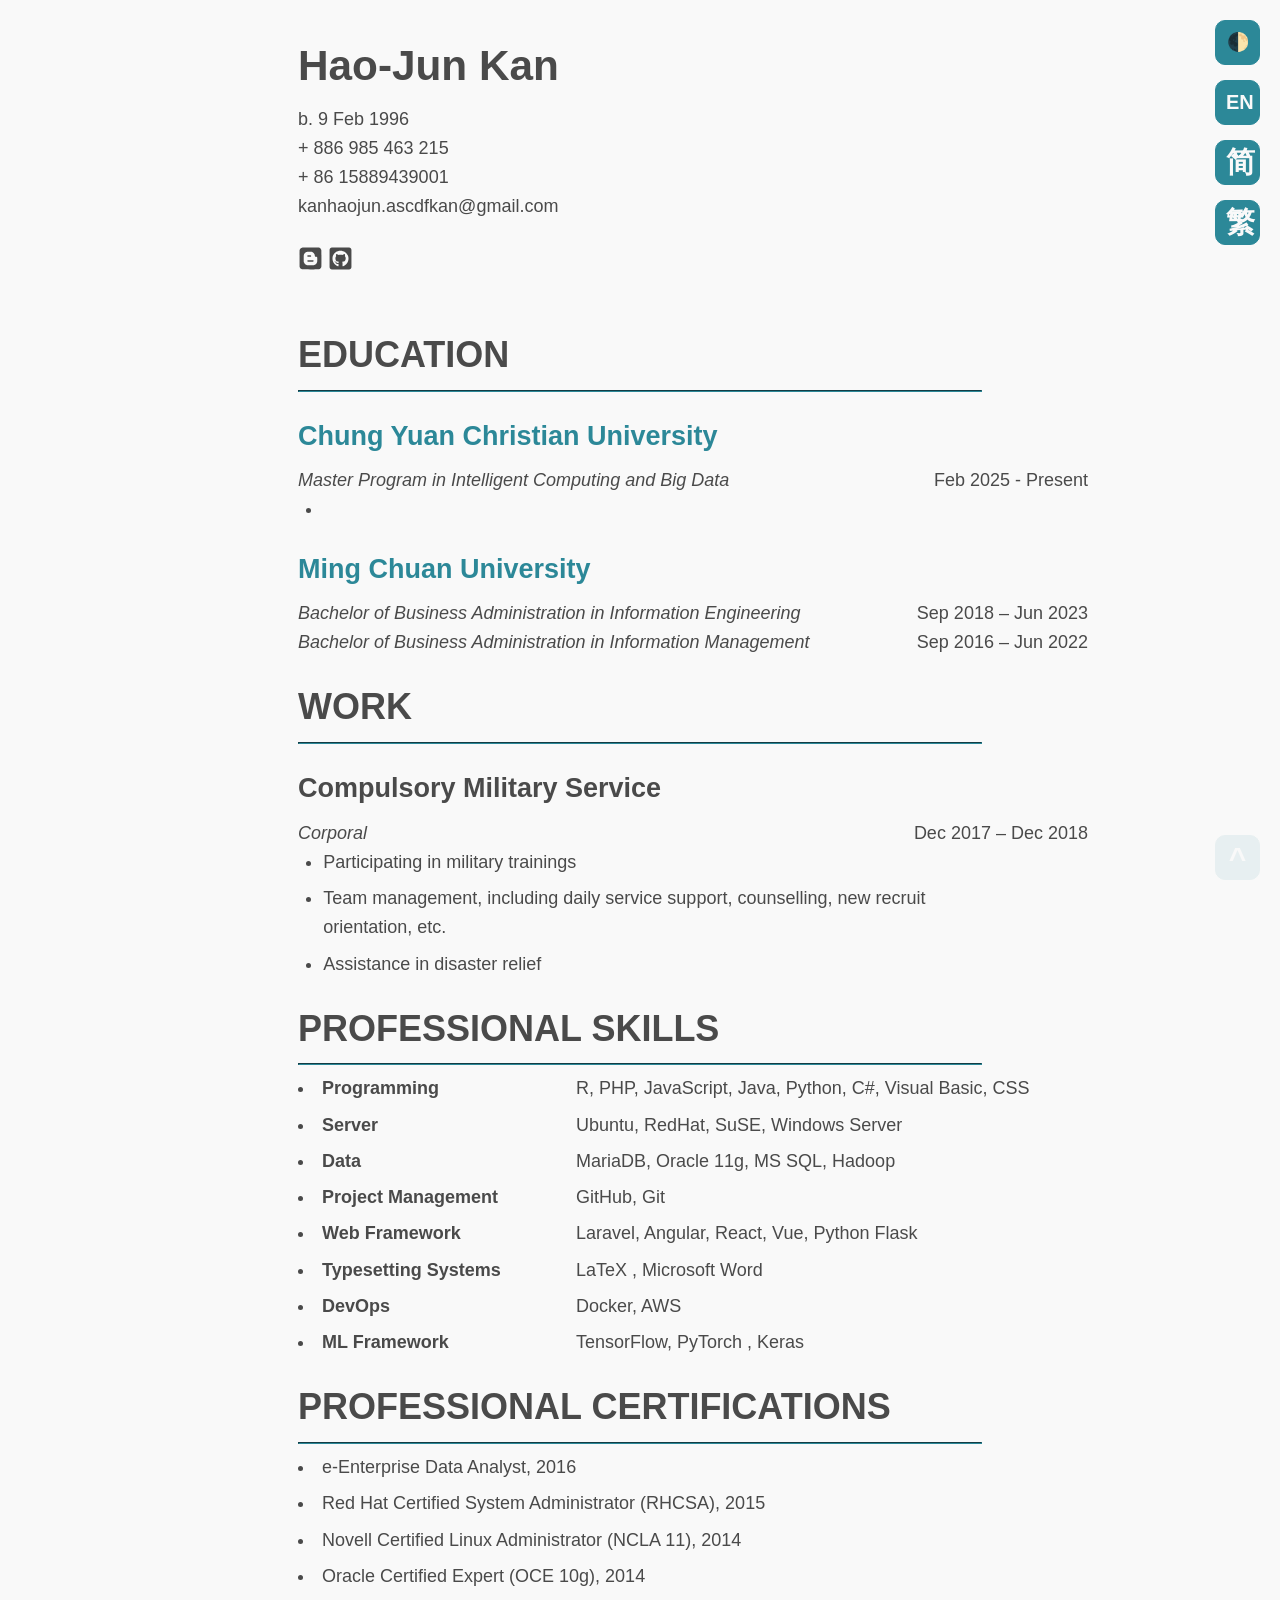
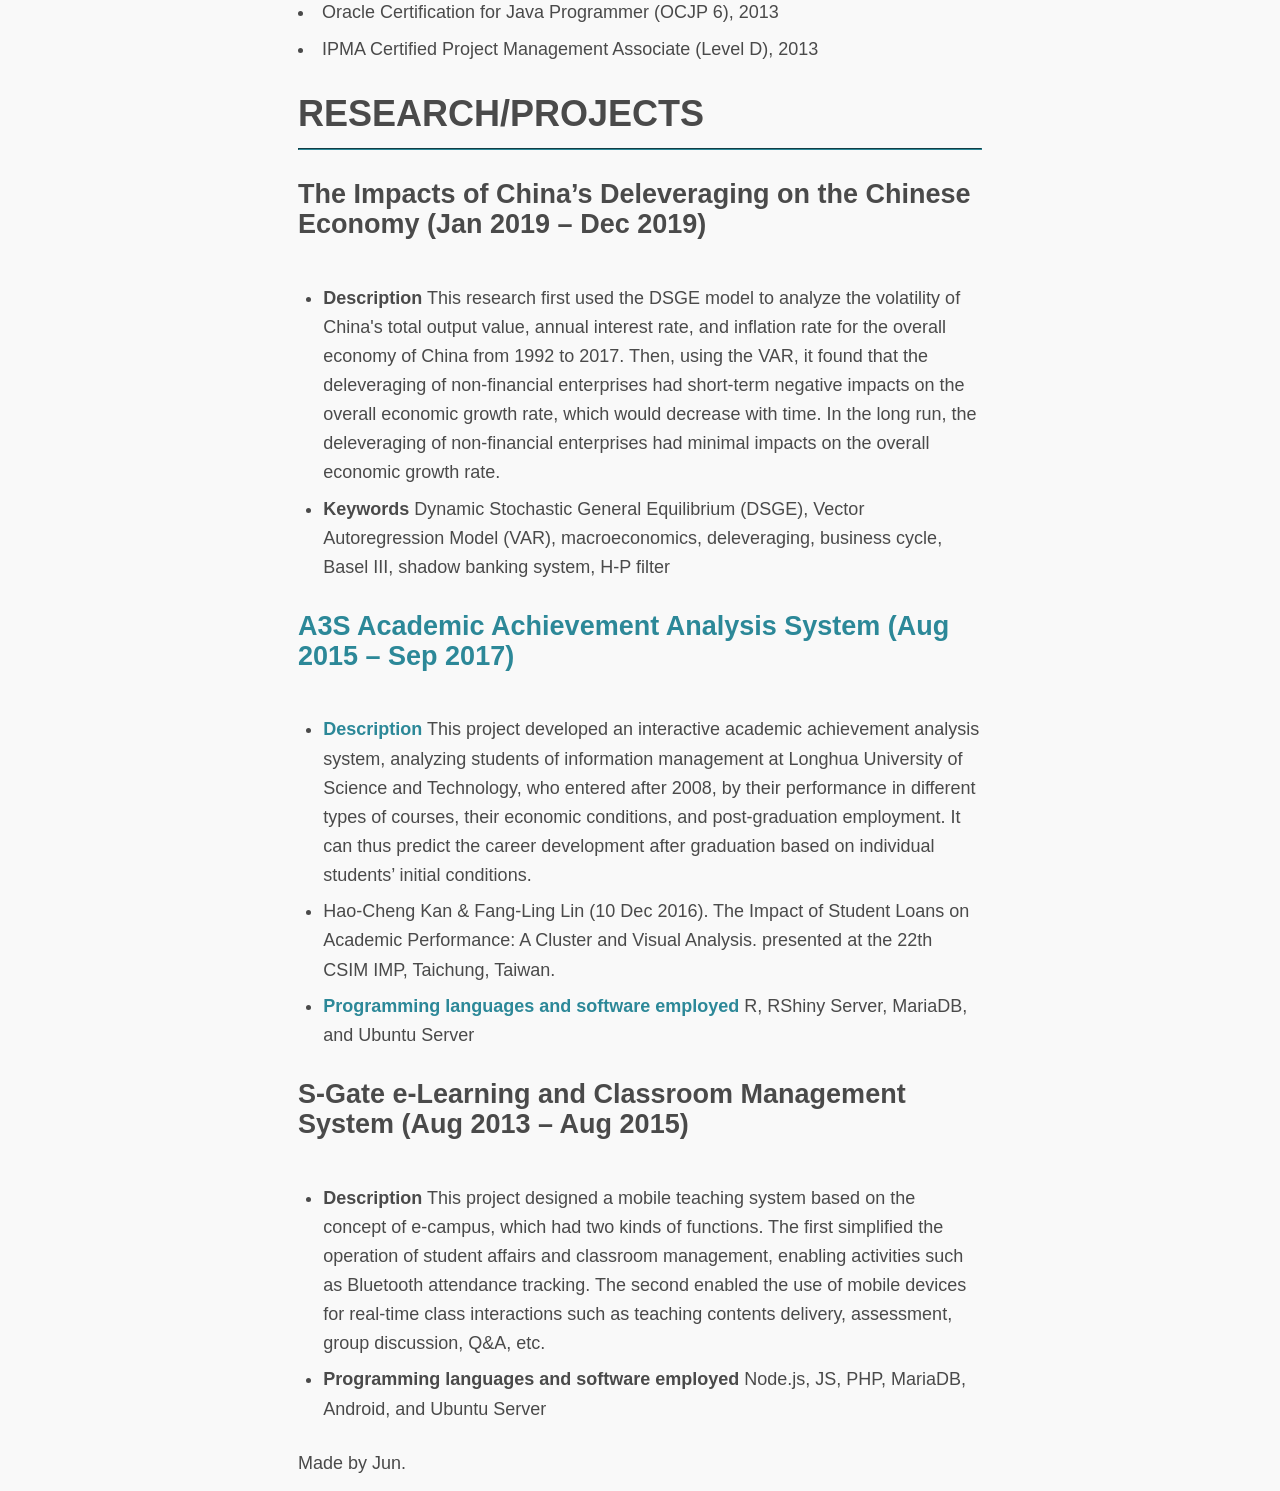
==== commit 9aea1b68: "index.html,zh_ch.html,zh_tw.html" ====
--- a/index.html
+++ b/index.html
@@ -53,22 +53,22 @@
 					<hr>
 				</div>
 				<p>
-					<h4><a href="https://english.pku.edu.cn/">Peking University</a></h4>
+					<h4><a href="https://mpicbd.cycu.edu.tw/">Chung Yuan Christian University</a></h4>
 					<div class="div-width">
-						<i>Master of Computer Applied Technology</i>
-						<span class="t-r-15">Sep 2021 - Present</span>
+						<i>Master Program in Intelligent Computing and Big Data</i>
+						<span class="t-r-15">Feb 2025 - Present</span>
 					</div>
 					<ul>
-						<li>Academic Excellent Awards (Apr 2024)</li>
+						<li></li>
 					</ul>
-					<h4><a href="https://english.lhu.edu.tw/">Chung Yuan Christian University</a></h4>
+					<h4><a href="https://web2.mcu.edu.tw/">Ming Chuan University</a></h4>
 					<div class="div-width">
 						<i>Bachelor of Business Administration in Information Engineering</i>
-						<span class="t-r-15">Aug 2016 – Jun 2022</span>
+						<span class="t-r-15">Sep 2018 – Jun 2023</span>
 					</div>
 					<div class="div-width">
 						<i>Bachelor of Business Administration in Information Management</i>
-						<span class="t-r-15">Aug 2014 – Jun 2018</span>
+						<span class="t-r-15">Sep 2016 – Jun 2022</span>
 					</div>
 					<ul>
 						<!-- <li>Academic Excellent Awards (Nov 20XX, Apr 20XX, Oct 20XX and May 20XX)</li>
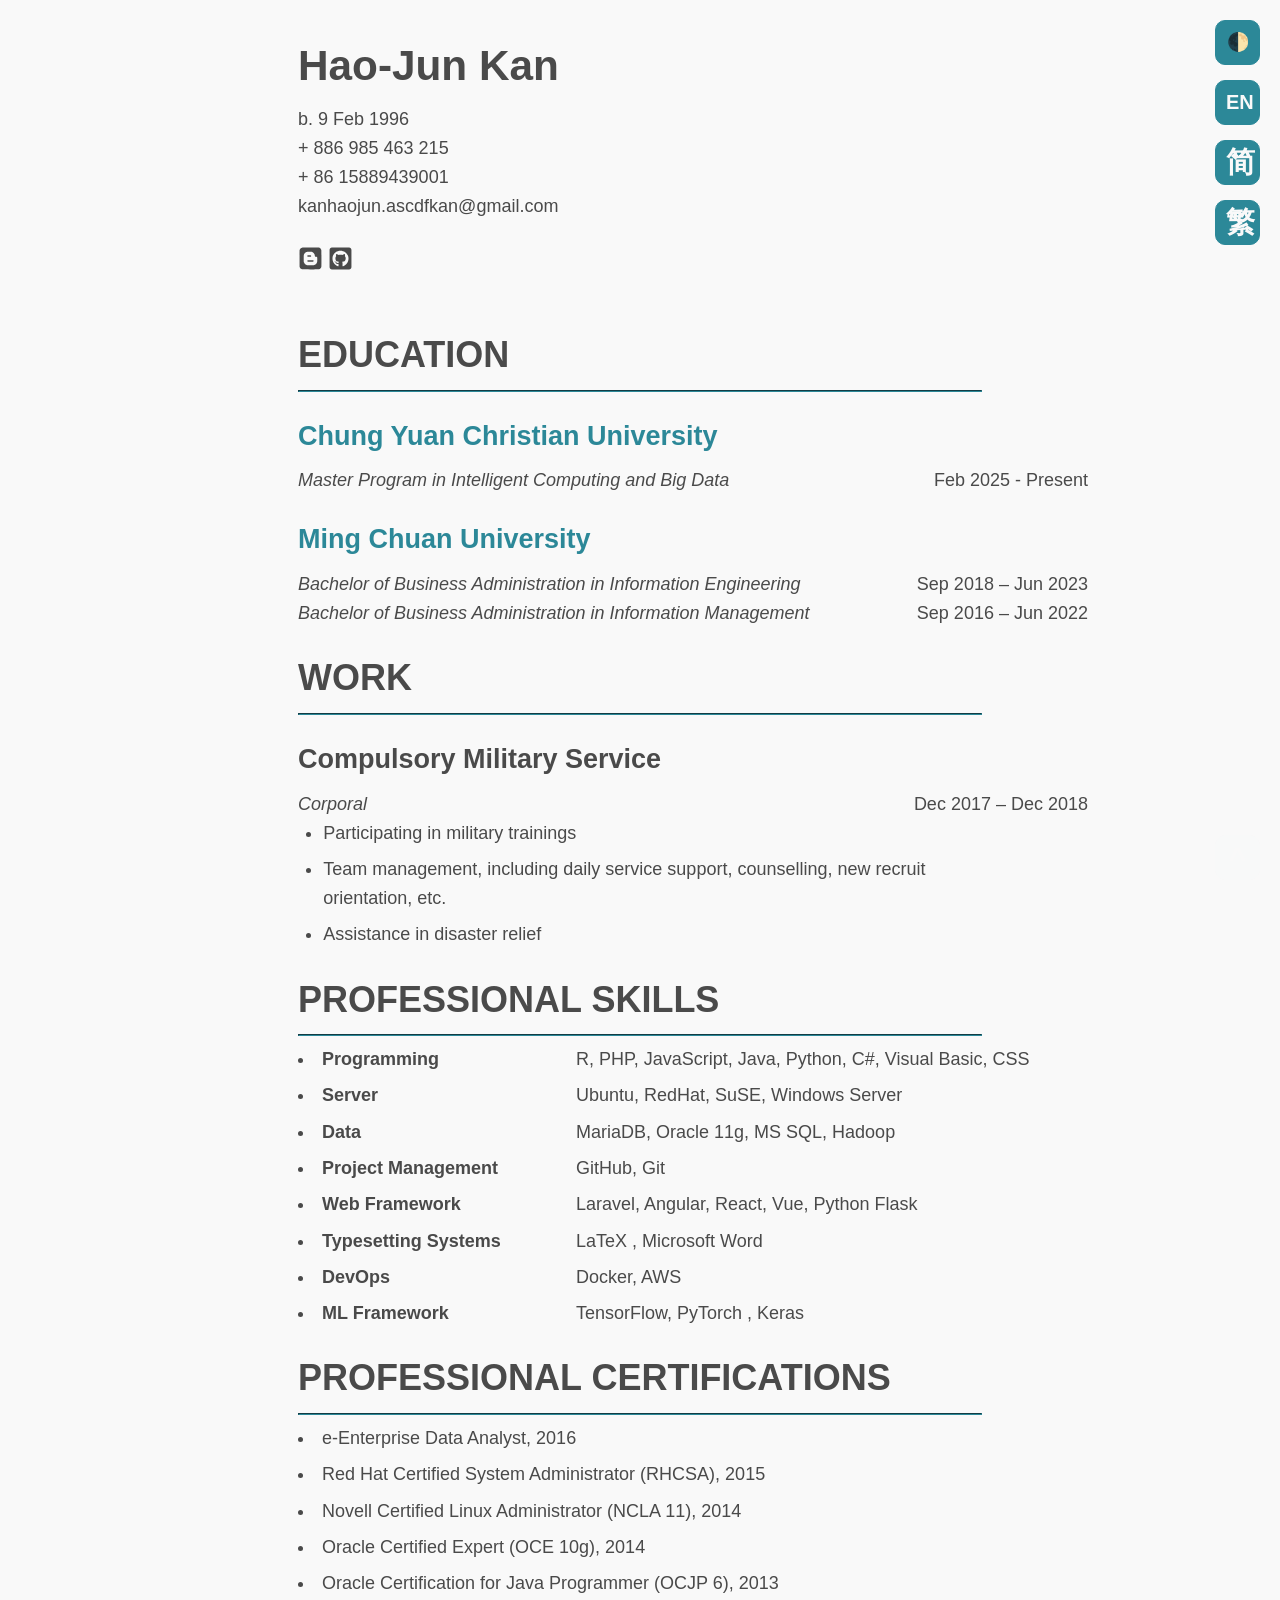
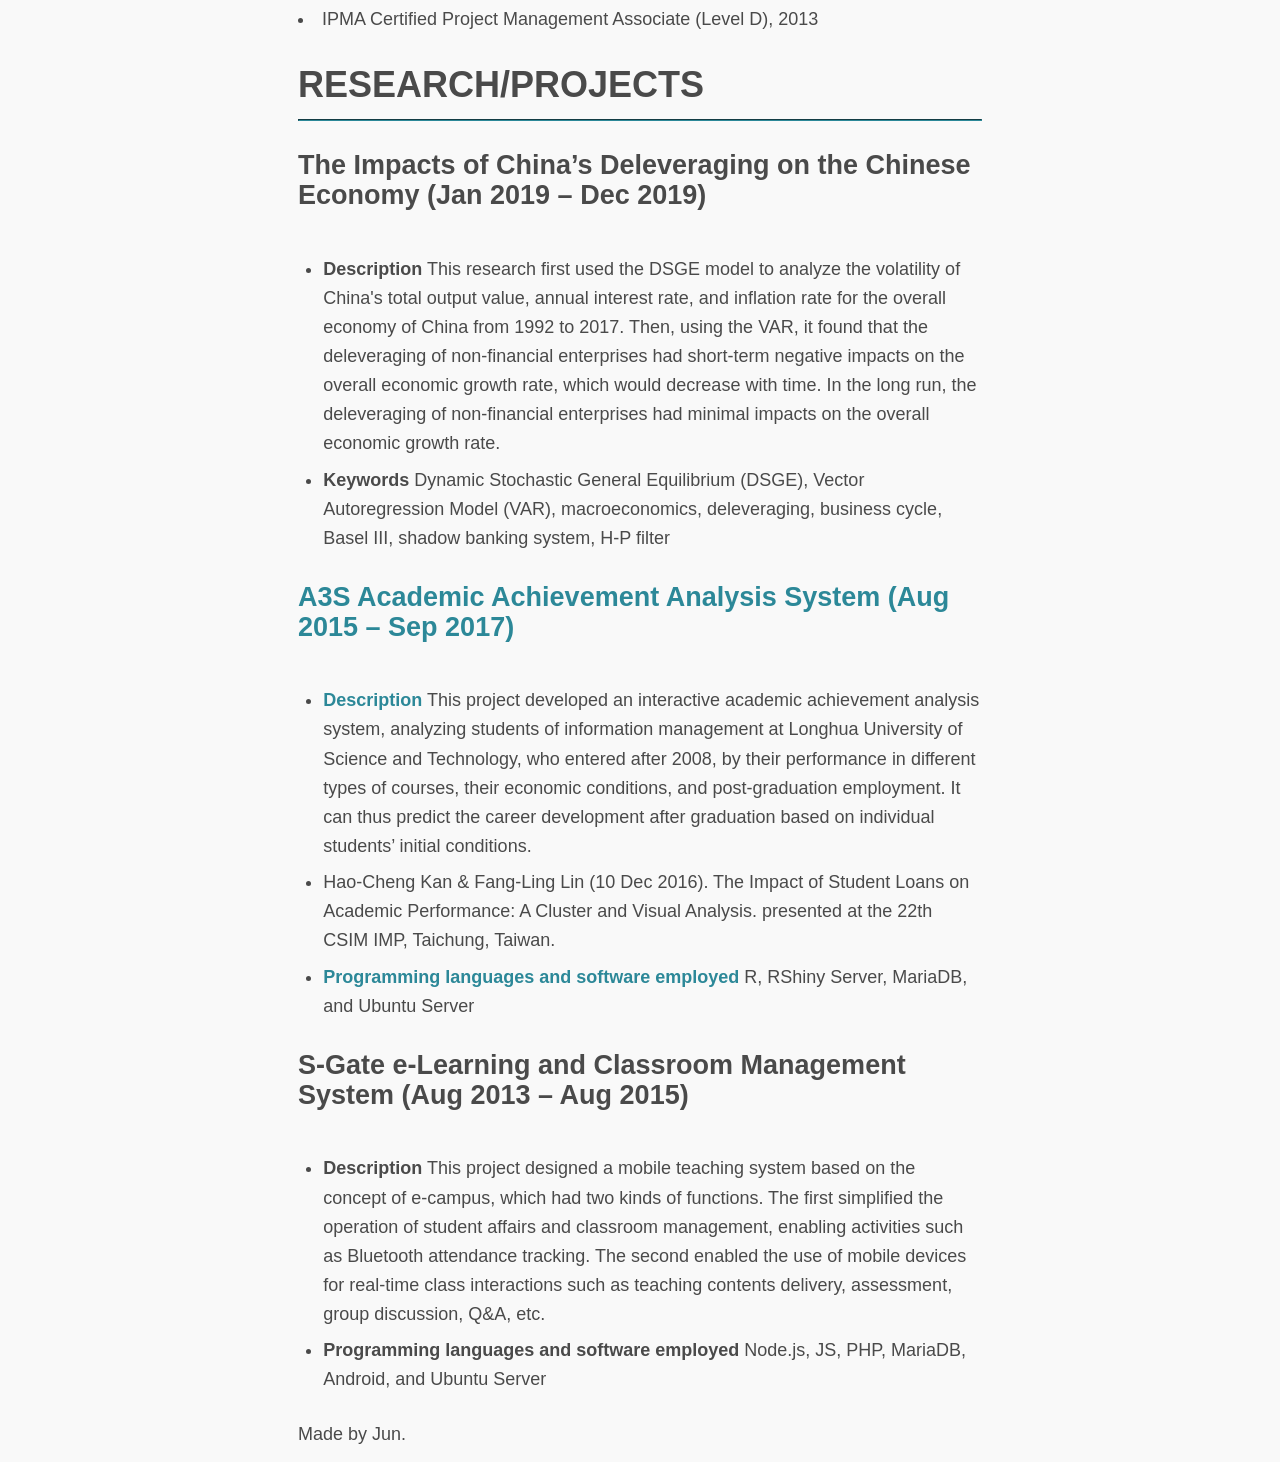
==== commit b8fae87b: "index.html ,zh_cn.html and zh_tw.html" ====
--- a/index.html
+++ b/index.html
@@ -58,9 +58,7 @@
 						<i>Master Program in Intelligent Computing and Big Data</i>
 						<span class="t-r-15">Feb 2025 - Present</span>
 					</div>
-					<ul>
-						<li></li>
-					</ul>
+
 					<h4><a href="https://web2.mcu.edu.tw/">Ming Chuan University</a></h4>
 					<div class="div-width">
 						<i>Bachelor of Business Administration in Information Engineering</i>
@@ -70,10 +68,7 @@
 						<i>Bachelor of Business Administration in Information Management</i>
 						<span class="t-r-15">Sep 2016 – Jun 2022</span>
 					</div>
-					<ul>
-						<!-- <li>Academic Excellent Awards (Nov 20XX, Apr 20XX, Oct 20XX and May 20XX)</li>
-						<li>Minors: Financial Technology; Innovative Entrepreneurship</li> -->
-					</ul>
+
 				</p>
 			</article>
 			<article>
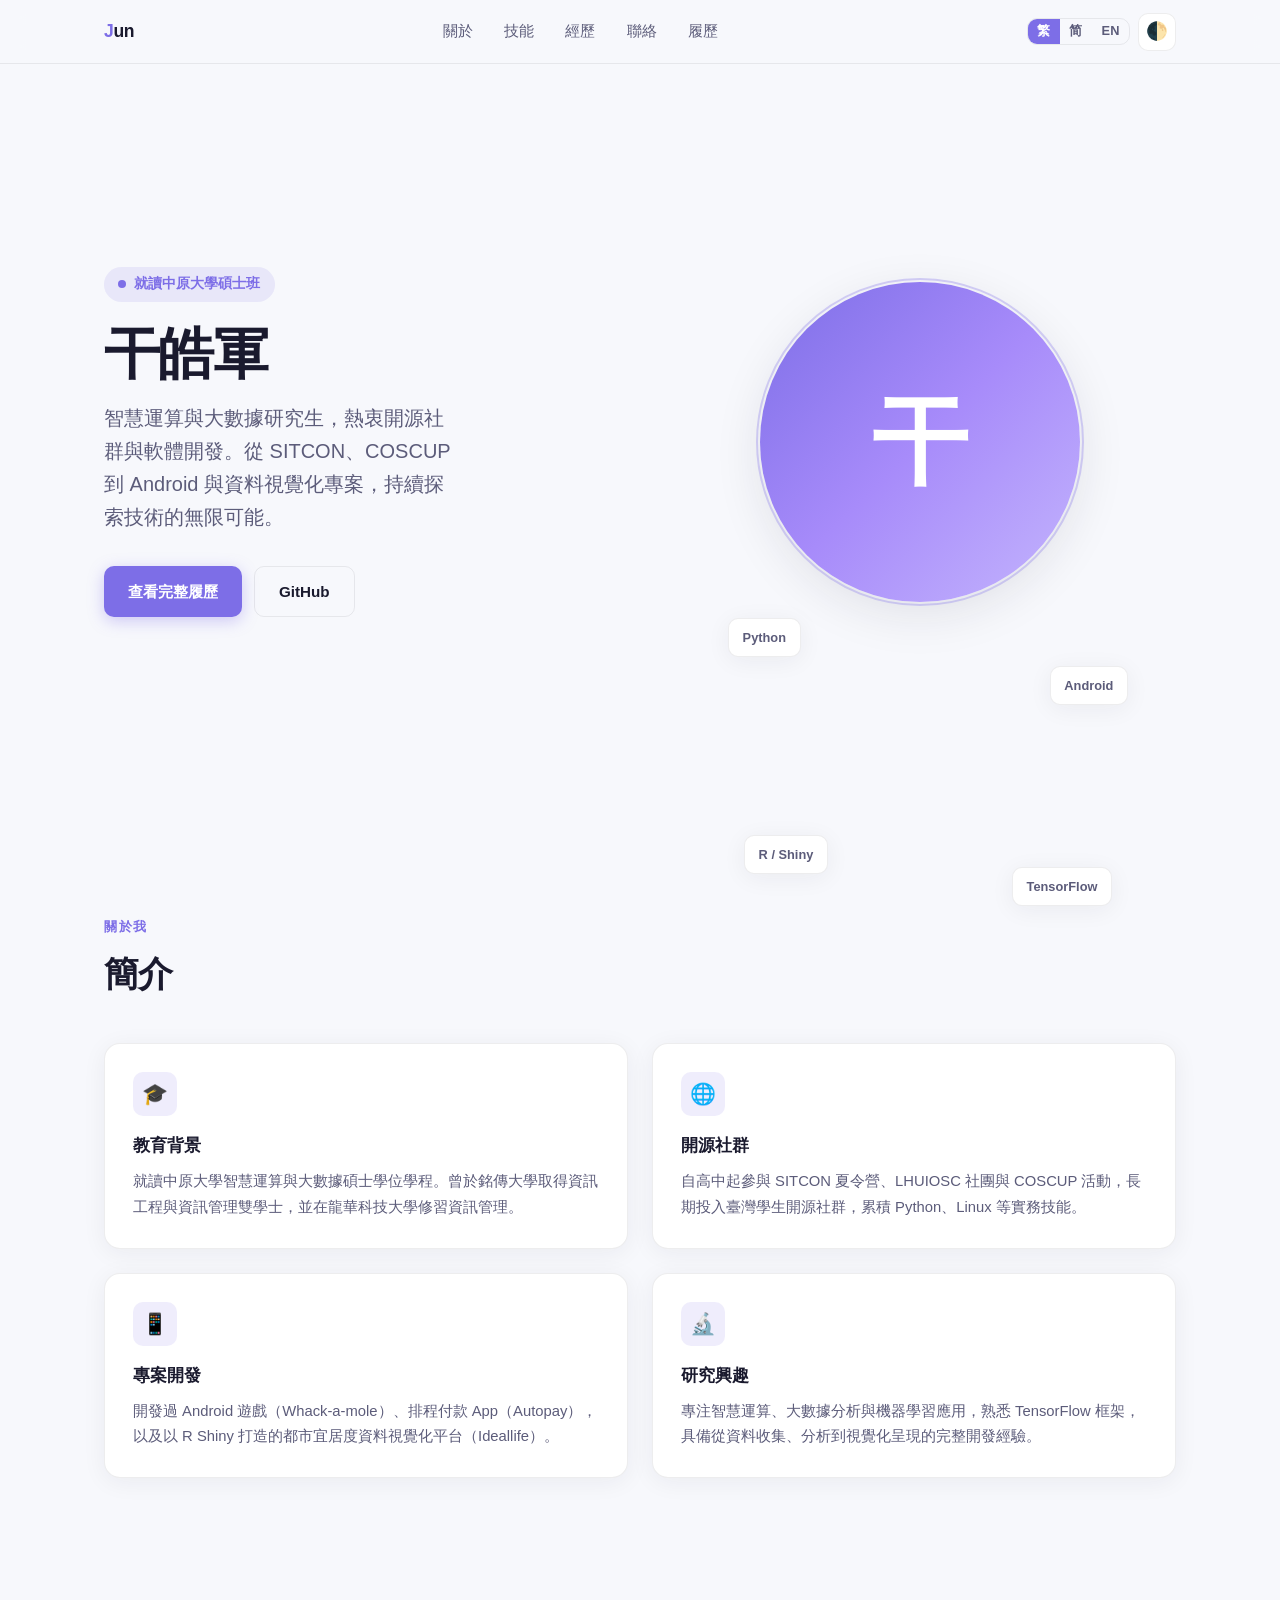
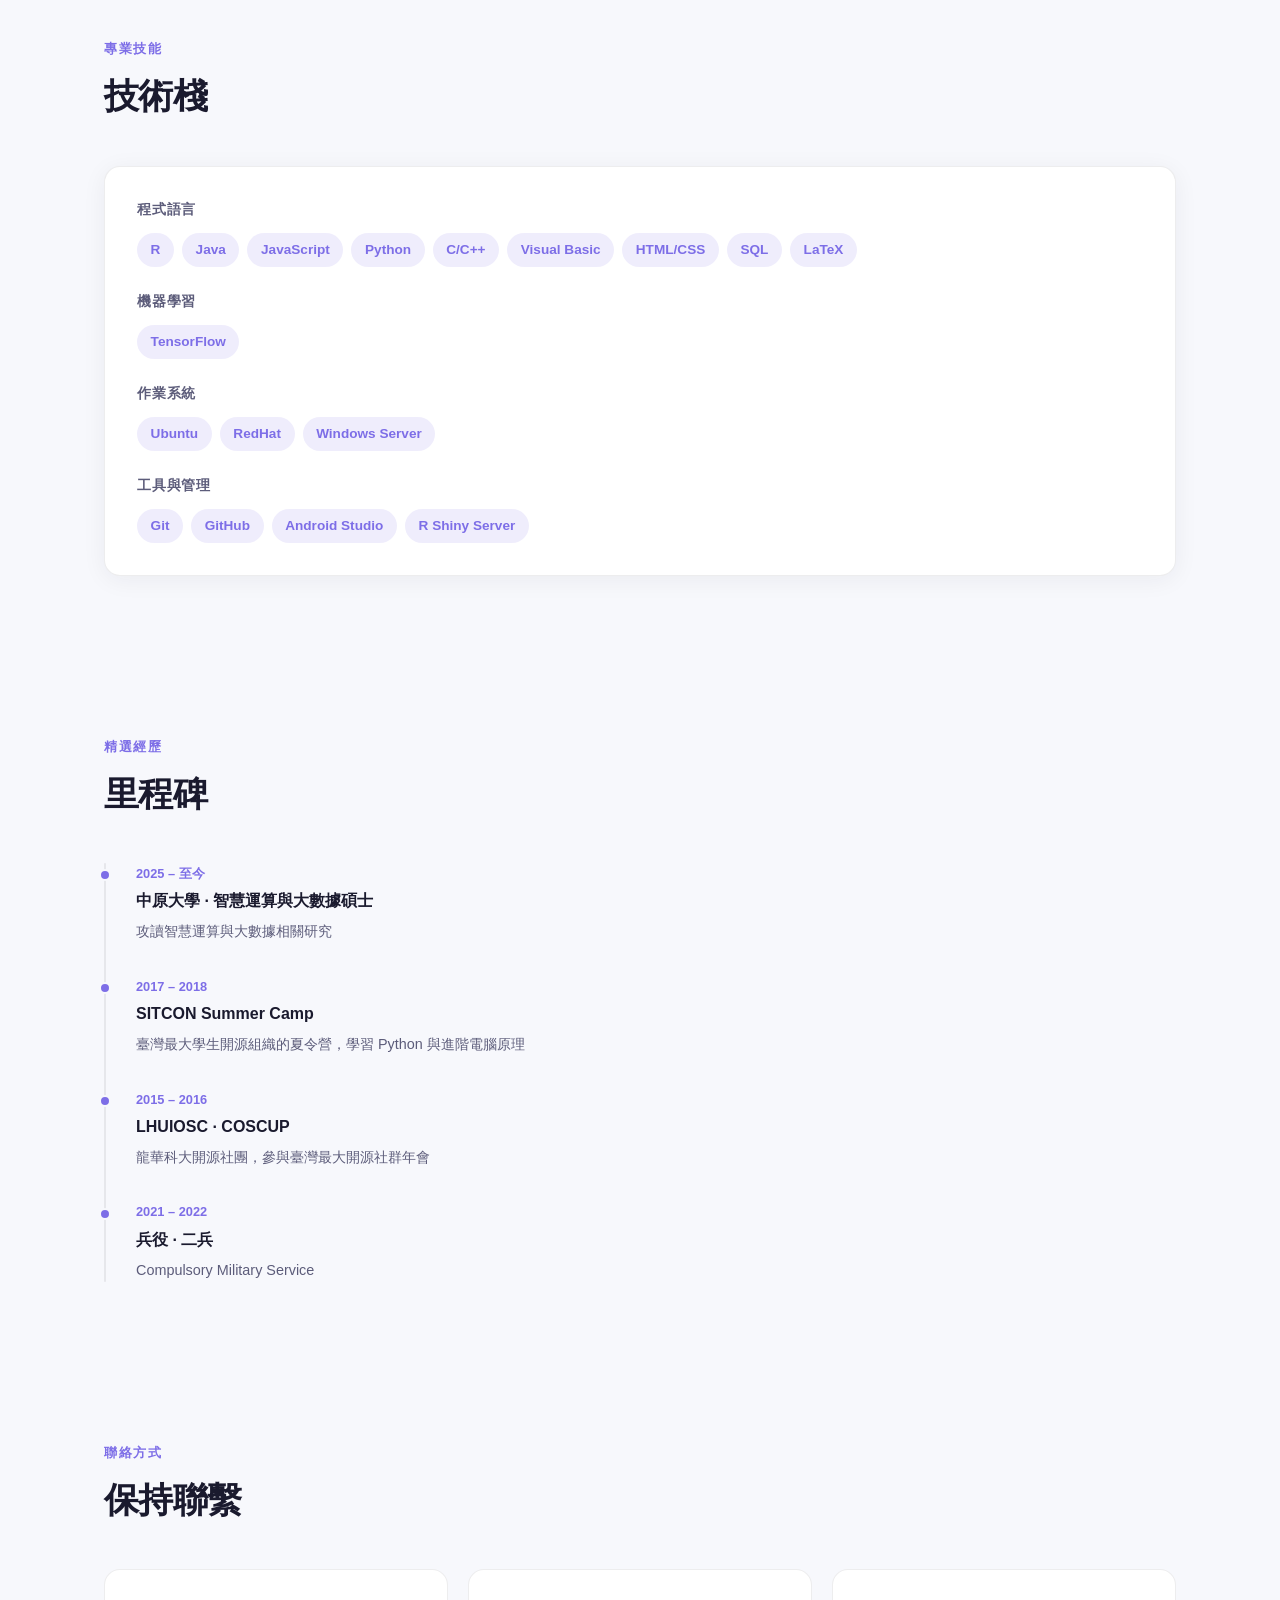
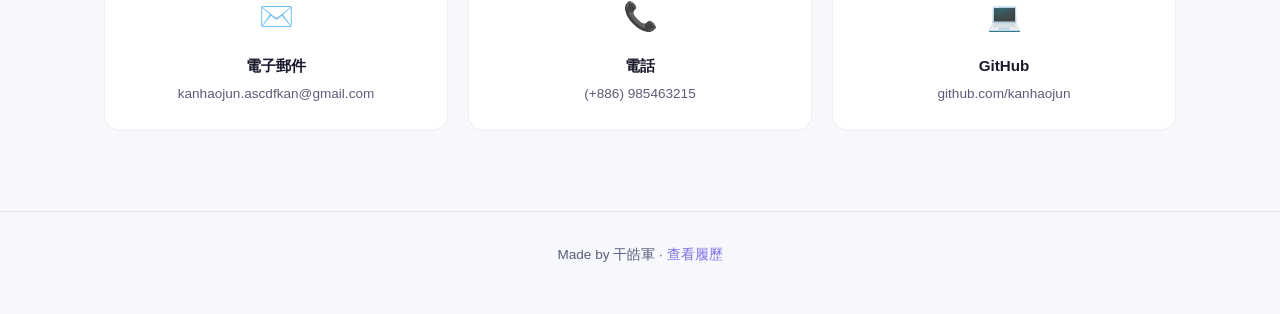
==== commit d26489fe: "Added" ====
--- a/index.html
+++ b/index.html
@@ -1,185 +1,194 @@
 ﻿<!DOCTYPE html>
-	<head>
-		<meta charset="utf-8">
-		<meta http-equiv="X-UA-Compatible" content="IE=edge">
-		<meta name="viewport" content="width=device-width, initial-scale=1">
-		<meta name="description" content="Jun Cheng Kan - CV">
-		<meta name="author" content="kanjun">
-		<title>Jun</title>
-		<link rel="icon" type="image/svg+xml" href="data:image/svg+xml,<svg xmlns=%22http://www.w3.org/2000/svg%22 width=%22256%22 height=%22256%22 viewBox=%220 0 100 100%22><rect width=%22100%22 height=%22100%22 rx=%2220%22 fill=%22%237d6ee7%22></rect><path d=%22M54.91 22.55L54.91 22.55Q55.36 22.37 56.30 22.15Q57.24 21.92 58.23 21.92L58.23 21.92Q62.20 21.92 62.20 25.25L62.20 25.25L62.20 63.77Q62.20 67.82 61.02 70.56Q59.86 73.31 57.83 74.98Q55.80 76.64 53.15 77.36Q50.49 78.08 47.61 78.08L47.61 78.08Q42.48 78.08 40.14 76.87Q37.80 75.65 37.80 73.67L37.80 73.67Q37.80 72.41 38.34 71.51Q38.88 70.61 39.34 70.16L39.34 70.16Q40.69 70.79 42.58 71.33Q44.47 71.87 46.53 71.87L46.53 71.87Q50.59 71.87 52.74 69.94Q54.91 68 54.91 63.41L54.91 63.41L54.91 22.55Z%22 fill=%22%23fff%22></path></svg>" />
-		<link rel="stylesheet" href="css/normalize.css" />
-		<!-- <link id="sakura-css" rel="stylesheet" href="css/sakura-vader.css"> -->
-		<link id="sakura-css" rel="stylesheet" href="css/sakura.css">
-		<link rel="stylesheet" href="css/cv-layout.css">
-	</head>
-	<body>
-		<header>
-			<h1>Hao-Jun Kan</h1>
-				<button id="switchThemeButton" class="huge-btn sun-dark-btn" onclick="switchSakuraTheme();" >🌓</button>
-				<button class="huge-btn totop topbtn"><b class="topbtnsize">^</b></button>
-				<button class="huge-btn lang-btn-en" onclick="document.location.href = 'index.html'"><b class="common-btn-size-en">EN</b></button>
-				<button class="huge-btn lang-btn-tc" onclick="document.location.href = 'zh_tw.html'"><b class="common-btn-size-zh">繁</b></button>
-				<button class="huge-btn lang-btn-sc" onclick="document.location.href = 'zh_cn.html'"><b class="common-btn-size-zh">简</b></button>
-			<p>
-				b. 9 Feb 1996<br />
-				+ 886 985 463 215<br />
-				+ 86 15889439001<br />
-				kanhaojun.ascdfkan@gmail.com<br />
-				<div id="parent-v" style="display: none;">
-					<img class="icon" src="image/blogger-brands-w.svg" onclick="window.open('https://');">
-					<img class="icon" src="image/github-square-brands-w.svg" onclick="window.open('https://github.com/kanhaojun');">
-					<!-- <img class="icon" src="image/facebook-square-brands-w.svg" onclick="window.open('https://');">
-					<img class="icon" src="image/instagram-square-brands-w.svg" onclick="window.open('https://');">
-					<img class="icon" src="image/linkedin-brands-w.svg" onclick="window.open('https://');">
-					<img class="icon" src="image/twitter-square-brands-w.svg" onclick="window.open('https://');">
-					<img class="icon" src="image/researchgate-brands-w.svg" onclick="window.open('https://');"> -->
+<html lang="zh-Hant">
+<head>
+	<meta charset="utf-8">
+	<meta http-equiv="X-UA-Compatible" content="IE=edge">
+	<meta name="viewport" content="width=device-width, initial-scale=1">
+	<meta name="description" content="干皓軍 - 個人介紹">
+	<meta name="author" content="kan, hao-jun">
+	<title>干皓軍</title>
+	<link rel="icon" type="image/svg+xml" href="data:image/svg+xml,<svg xmlns=%22http://www.w3.org/2000/svg%22 width=%22256%22 height=%22256%22 viewBox=%220 0 100 100%22><rect width=%22100%22 height=%22100%22 rx=%2220%22 fill=%22%237d6ee7%22></rect><path d=%22M54.91 22.55L54.91 22.55Q55.36 22.37 56.30 22.15Q57.24 21.92 58.23 21.92L58.23 21.92Q62.20 21.92 62.20 25.25L62.20 25.25L62.20 63.77Q62.20 67.82 61.02 70.56Q59.86 73.31 57.83 74.98Q55.80 76.64 53.15 77.36Q50.49 78.08 47.61 78.08L47.61 78.08Q42.48 78.08 40.14 76.87Q37.80 75.65 37.80 73.67L37.80 73.67Q37.80 72.41 38.34 71.51Q38.88 70.61 39.34 70.16L39.34 70.16Q40.69 70.79 42.58 71.33Q44.47 71.87 46.53 71.87L46.53 71.87Q50.59 71.87 52.74 69.94Q54.91 68 54.91 63.41L54.91 63.41L54.91 22.55Z%22 fill=%22%23fff%22></path></svg>">
+	<link rel="stylesheet" href="css/normalize.css">
+	<link rel="stylesheet" href="css/intro.css">
+</head>
+<body class="intro-page" data-theme="light">
+
+	<nav class="intro-nav">
+		<div class="intro-nav__inner">
+			<a class="intro-nav__brand" href="index.html"><span>J</span>un</a>
+
+			<ul class="intro-nav__links">
+				<li><a href="#about" data-i18n="navAbout">關於</a></li>
+				<li><a href="#skills" data-i18n="navSkills">技能</a></li>
+				<li><a href="#experience" data-i18n="navExperience">經歷</a></li>
+				<li><a href="#contact" data-i18n="navContact">聯絡</a></li>
+				<li><a id="cv-link" href="zh_tw.html" data-i18n="navCv">履歷</a></li>
+			</ul>
+
+			<div class="intro-nav__actions">
+				<div class="lang-switch">
+					<button data-lang="tw" class="active">繁</button>
+					<button data-lang="cn">简</button>
+					<button data-lang="en">EN</button>
 				</div>
-				<div id="parent-g">
-					<img class="icon" src="image/blogger-brands.svg" onclick="window.open('https://');">
-					<img class="icon" src="image/github-square-brands.svg" onclick="window.open('https://github.com/kanhaojun');">
-					<!-- <img class="icon" src="image/facebook-square-brands.svg" onclick="window.open('https://');">
-					<img class="icon" src="image/instagram-square-brands.svg" onclick="window.open('https://');">
-					<img class="icon" src="image/linkedin-brands.svg" onclick="window.open('https://');">
-					<img class="icon" src="image/twitter-square-brands.svg" onclick="window.open('https://');">
-					<img class="icon" src="image/researchgate-brands.svg" onclick="window.open('https://');"> -->
+				<button id="theme-toggle" class="btn-icon" aria-label="Toggle theme">🌓</button>
+				<button class="intro-nav__toggle" aria-label="Menu">
+					<span></span><span></span><span></span>
+				</button>
+			</div>
+		</div>
+	</nav>
+
+	<section class="hero">
+		<div class="hero__content">
+			<div class="hero__badge" data-i18n="badge">就讀中原大學碩士班</div>
+			<h1 class="hero__title" data-i18n="title">干皓軍</h1>
+			<p class="hero__subtitle" data-i18n="subtitle">
+				智慧運算與大數據研究生，熱衷開源社群與軟體開發。從 SITCON、COSCUP 到 Android 與資料視覺化專案，持續探索技術的無限可能。
+			</p>
+			<div class="hero__cta">
+				<a id="hero-cv-link" href="zh_tw.html" class="btn btn--primary" data-i18n="ctaCv">查看完整履歷</a>
+				<a href="https://github.com/kanhaojun" target="_blank" rel="noopener" class="btn btn--outline" data-i18n="ctaGithub">GitHub</a>
+			</div>
+		</div>
+		<div class="hero__visual">
+			<div class="hero__visual-wrap">
+				<div class="hero__avatar" aria-hidden="true">干</div>
+				<div class="hero__orbit">
+					<span class="hero__orbit-item" data-i18n="orbitPython">Python</span>
+					<span class="hero__orbit-item" data-i18n="orbitAndroid">Android</span>
+					<span class="hero__orbit-item" data-i18n="orbitR">R / Shiny</span>
+					<span class="hero__orbit-item" data-i18n="orbitMl">TensorFlow</span>
 				</div>
-		</header>
-		<main>
-			<article>
-				<header>
-					<h2>EDUCATION</h2>
-				</header>
-				<div>
-					<hr>
+			</div>
+		</div>
+	</section>
+
+	<section id="about" class="section">
+		<div class="section__label" data-i18n="aboutLabel">關於我</div>
+		<h2 class="section__title" data-i18n="aboutTitle">簡介</h2>
+		<div class="about-grid">
+			<div class="about-card">
+				<div class="about-card__icon">🎓</div>
+				<h3 data-i18n="cardEduTitle">教育背景</h3>
+				<p data-i18n="cardEduDesc">就讀中原大學智慧運算與大數據碩士學位學程。曾於銘傳大學取得資訊工程與資訊管理雙學士，並在龍華科技大學修習資訊管理。</p>
+			</div>
+			<div class="about-card">
+				<div class="about-card__icon">🌐</div>
+				<h3 data-i18n="cardOsTitle">開源社群</h3>
+				<p data-i18n="cardOsDesc">自高中起參與 SITCON 夏令營、LHUIOSC 社團與 COSCUP 活動，長期投入臺灣學生開源社群，累積 Python、Linux 等實務技能。</p>
+			</div>
+			<div class="about-card">
+				<div class="about-card__icon">📱</div>
+				<h3 data-i18n="cardProjTitle">專案開發</h3>
+				<p data-i18n="cardProjDesc">開發過 Android 遊戲（Whack-a-mole）、排程付款 App（Autopay），以及以 R Shiny 打造的都市宜居度資料視覺化平台（Ideallife）。</p>
+			</div>
+			<div class="about-card">
+				<div class="about-card__icon">🔬</div>
+				<h3 data-i18n="cardResearchTitle">研究興趣</h3>
+				<p data-i18n="cardResearchDesc">專注智慧運算、大數據分析與機器學習應用，熟悉 TensorFlow 框架，具備從資料收集、分析到視覺化呈現的完整開發經驗。</p>
+			</div>
+		</div>
+	</section>
+
+	<section id="skills" class="section">
+		<div class="section__label" data-i18n="skillsLabel">專業技能</div>
+		<h2 class="section__title" data-i18n="skillsTitle">技術棧</h2>
+		<div class="skills-wrap">
+			<div class="skills-group">
+				<h3 data-i18n="skillsLang">程式語言</h3>
+				<div class="skill-tags">
+					<span class="skill-tag">R</span>
+					<span class="skill-tag">Java</span>
+					<span class="skill-tag">JavaScript</span>
+					<span class="skill-tag">Python</span>
+					<span class="skill-tag">C/C++</span>
+					<span class="skill-tag">Visual Basic</span>
+					<span class="skill-tag">HTML/CSS</span>
+					<span class="skill-tag">SQL</span>
+					<span class="skill-tag">LaTeX</span>
 				</div>
-				<p>
-					<h4><a href="https://mpicbd.cycu.edu.tw/">Chung Yuan Christian University</a></h4>
-					<div class="div-width">
-						<i>Master Program in Intelligent Computing and Big Data</i>
-						<span class="t-r-15">Feb 2025 - Present</span>
-					</div>
+			</div>
+			<div class="skills-group">
+				<h3 data-i18n="skillsMl">機器學習</h3>
+				<div class="skill-tags">
+					<span class="skill-tag">TensorFlow</span>
+				</div>
+			</div>
+			<div class="skills-group">
+				<h3 data-i18n="skillsOs">作業系統</h3>
+				<div class="skill-tags">
+					<span class="skill-tag">Ubuntu</span>
+					<span class="skill-tag">RedHat</span>
+					<span class="skill-tag">Windows Server</span>
+				</div>
+			</div>
+			<div class="skills-group">
+				<h3 data-i18n="skillsTools">工具與管理</h3>
+				<div class="skill-tags">
+					<span class="skill-tag">Git</span>
+					<span class="skill-tag">GitHub</span>
+					<span class="skill-tag">Android Studio</span>
+					<span class="skill-tag">R Shiny Server</span>
+				</div>
+			</div>
+		</div>
+	</section>
 
-					<h4><a href="https://web2.mcu.edu.tw/">Ming Chuan University</a></h4>
-					<div class="div-width">
-						<i>Bachelor of Business Administration in Information Engineering</i>
-						<span class="t-r-15">Sep 2018 – Jun 2023</span>
-					</div>
-					<div class="div-width">
-						<i>Bachelor of Business Administration in Information Management</i>
-						<span class="t-r-15">Sep 2016 – Jun 2022</span>
-					</div>
+	<section id="experience" class="section">
+		<div class="section__label" data-i18n="expLabel">精選經歷</div>
+		<h2 class="section__title" data-i18n="expTitle">里程碑</h2>
+		<div class="timeline">
+			<div class="timeline__item">
+				<div class="timeline__date" data-i18n="exp1Date">2025 – 至今</div>
+				<div class="timeline__title" data-i18n="exp1Title">中原大學 · 智慧運算與大數據碩士</div>
+				<p class="timeline__desc" data-i18n="exp1Desc">攻讀智慧運算與大數據相關研究</p>
+			</div>
+			<div class="timeline__item">
+				<div class="timeline__date" data-i18n="exp2Date">2017 – 2018</div>
+				<div class="timeline__title" data-i18n="exp2Title">SITCON Summer Camp</div>
+				<p class="timeline__desc" data-i18n="exp2Desc">臺灣最大學生開源組織的夏令營，學習 Python 與進階電腦原理</p>
+			</div>
+			<div class="timeline__item">
+				<div class="timeline__date" data-i18n="exp3Date">2015 – 2016</div>
+				<div class="timeline__title" data-i18n="exp3Title">LHUIOSC · COSCUP</div>
+				<p class="timeline__desc" data-i18n="exp3Desc">龍華科大開源社團，參與臺灣最大開源社群年會</p>
+			</div>
+			<div class="timeline__item">
+				<div class="timeline__date" data-i18n="exp4Date">2021 – 2022</div>
+				<div class="timeline__title" data-i18n="exp4Title">兵役 · 二兵</div>
+				<p class="timeline__desc" data-i18n="exp4Desc">Compulsory Military Service</p>
+			</div>
+		</div>
+	</section>
 
-				</p>
-			</article>
-			<article>
-				<header>
-					<h2>WORK</h2>
-				</header>
-				<div>
-					<hr>
-				</div>
-				<p>
-					<h4>Compulsory Military Service</h4>
-					<div class="div-width">
-						<i>Corporal</i>
-						<span class="t-r-15">Dec 2017 – Dec 2018</span>
-					</div>
-					<ul>
-						<li>Participating in military trainings</li>
-						<li>Team management, including daily service support, counselling, new recruit orientation, etc.</li>
-						<li>Assistance in disaster relief</li>
-					</ul>
-				</p>
-			</article>
-			<article>
-				<header>
-					<h2>PROFESSIONAL SKILLS</h2>
-				</header>
-				<div>
-					<hr>
-				</div>
-				<ui>
-					<li class="minli">
-						<b>Programming</b>
-						<span class="t-l-15"> R, PHP, JavaScript, Java, Python, C#, Visual Basic, CSS</span>
-					</li>
-					<li class="minli">
-						<b>Server</b>
-						<span class="t-l-15"> Ubuntu, RedHat, SuSE, Windows Server</span>
-					</li>
-					<li class="minli">
-						<b>Data</b>
-						<span class="t-l-15"> MariaDB, Oracle 11g, MS SQL, Hadoop</span>
-					</li>
-					<li class="minli">
-						<b>Project Management</b>
-						<span class="t-l-15"> GitHub, Git</span>
-					</li>
-					<li class="minli">
-						<b>Web Framework</b>
-						<span class="t-l-15"> Laravel, Angular, React, Vue, Python Flask</span>
-					</li>
-					<li class="minli">
-						<b>Typesetting Systems</b>
-						<span class="t-l-15"> LaTeX , Microsoft Word</span>
-					</li>
-					<li class="minli">
-						<b>DevOps</b>
-						<span class="t-l-15"> Docker, AWS</span>
-					</li>
-					<li class="minli">
-						<b>ML Framework</b>
-						<span class="t-l-15"> TensorFlow, PyTorch , Keras</span>
-					</li>
-				</ui>
-			</article>
-			<article>
-				<header>
-					<h2>PROFESSIONAL CERTIFICATIONS</h2>
-				</header>
-				<div>
-					<hr>
-				</div>
-					<ui>
-						<li>e-Enterprise Data Analyst, 2016</li>
-						<li>Red Hat Certified System Administrator (RHCSA), 2015</li>
-						<li>Novell Certified Linux Administrator (NCLA 11), 2014</li>
-						<li>Oracle Certified Expert (OCE 10g), 2014</li>
-						<li>Oracle Certification for Java Programmer (OCJP 6), 2013</li>
-						<li>IPMA Certified Project Management Associate (Level D), 2013</li>
-					</ui>
-			</article>
-			<article>
-				<header>
-					<h2>RESEARCH/PROJECTS</h2>
-				</header>
-				<div>
-					<hr>
-				</div>
-				<p>
-					<h4>The Impacts of China’s Deleveraging on the Chinese Economy (Jan 2019 – Dec 2019)</h4><br />
-					<ul>
-						<li><b>Description</b> This research first used the DSGE model to analyze the volatility of China's total output value, annual interest rate, and inflation rate for the overall economy of China from 1992 to 2017. Then, using the VAR, it found that the deleveraging of non-financial enterprises had short-term negative impacts on the overall economic growth rate, which would decrease with time. In the long run, the deleveraging of non-financial enterprises had minimal impacts on the overall economic growth rate. </li>
-						<li><b>Keywords</b> Dynamic Stochastic General Equilibrium (DSGE), Vector Autoregression Model (VAR), macroeconomics, deleveraging, business cycle, Basel III, shadow banking system, H-P filter</li>
-					</ul>
-					<h4><a href="https://hdl.handle.net/11296/45ru69">A3S Academic Achievement Analysis System (Aug 2015 – Sep 2017)</a></h4><br />
-					<ul>
-						<li><b><a href="https://github.com/kancheng/rsloan">Description</a></b> This project developed an interactive academic achievement analysis system, analyzing students of information management at Longhua University of Science and Technology, who entered after 2008, by their performance in different types of courses, their economic conditions, and post-graduation employment. It can thus predict the career development after graduation based on individual students’ initial conditions.</li>
-						<li>Hao-Cheng Kan & Fang-Ling Lin (10 Dec 2016). The Impact of Student Loans on Academic Performance: A Cluster and Visual Analysis. presented at the 22th CSIM IMP, Taichung, Taiwan.</li>
-						<li><b><a href="https://github.com/kancheng/rsloan">Programming languages and software employed</a></b> R, RShiny Server, MariaDB, and Ubuntu Server</li>
-					</ul>
-					<h4>S-Gate e-Learning and Classroom Management System (Aug 2013 – Aug 2015)</h4><br />
-					<ul>
-						<li><b>Description</b> This project designed a mobile teaching system based on the concept of e-campus, which had two kinds of functions. The first simplified the operation of student affairs and classroom management, enabling activities such as Bluetooth attendance tracking. The second enabled the use of mobile devices for real-time class interactions such as teaching contents delivery, assessment, group discussion, Q&A, etc.</li>
-						<li><b>Programming languages and software employed</b> Node.js, JS, PHP, MariaDB, Android, and Ubuntu Server</li>
-					</ul>
-				</p>
-			</article>
-		</main>
-		<footer>
-			Made by Jun.
-		</footer>
-	</body>
-	<script type="text/javascript" src="js/jquery.min.js"></script>
-	<script type="text/javascript" src="js/main.js" charset="utf-8"></script>
+	<section id="contact" class="section">
+		<div class="section__label" data-i18n="contactLabel">聯絡方式</div>
+		<h2 class="section__title" data-i18n="contactTitle">保持聯繫</h2>
+		<div class="contact-grid">
+			<a href="mailto:kanhaojun.ascdfkan@gmail.com" class="contact-card">
+				<div class="contact-card__icon">✉️</div>
+				<h3 data-i18n="contactEmail">電子郵件</h3>
+				<p>kanhaojun.ascdfkan@gmail.com</p>
+			</a>
+			<a href="tel:+886985463215" class="contact-card">
+				<div class="contact-card__icon">📞</div>
+				<h3 data-i18n="contactPhone">電話</h3>
+				<p>(+886) 985463215</p>
+			</a>
+			<a href="https://github.com/kanhaojun" target="_blank" rel="noopener" class="contact-card">
+				<div class="contact-card__icon">💻</div>
+				<h3 data-i18n="contactGithub">GitHub</h3>
+				<p>github.com/kanhaojun</p>
+			</a>
+		</div>
+	</section>
+
+	<footer class="intro-footer">
+		<span data-i18n="footer">Made by 干皓軍 · </span>
+		<a id="footer-cv-link" href="zh_tw.html" data-i18n="footerCv">查看履歷</a>
+	</footer>
+
+	<script src="js/intro.js"></script>
+</body>
 </html>
--- a/css/intro.css
+++ b/css/intro.css
@@ -0,0 +1,690 @@
+:root {
+	--accent: #7d6ee7;
+	--accent-hover: #6a5bd4;
+	--accent-soft: rgba(125, 110, 231, 0.12);
+	--bg: #f7f8fc;
+	--bg-elevated: #ffffff;
+	--text: #1a1a2e;
+	--text-muted: #5c5c7a;
+	--border: rgba(26, 26, 46, 0.08);
+	--shadow: 0 4px 24px rgba(26, 26, 46, 0.06);
+	--shadow-lg: 0 12px 48px rgba(26, 26, 46, 0.1);
+	--nav-height: 64px;
+	--radius: 16px;
+	--radius-sm: 10px;
+	--transition: 0.25s ease;
+	--font: -apple-system, BlinkMacSystemFont, "Segoe UI", Roboto, "Helvetica Neue", Arial, "Noto Sans", "PingFang TC", "Microsoft JhengHei", sans-serif;
+}
+
+[data-theme="dark"] {
+	--bg: #0f0e14;
+	--bg-elevated: #1a1924;
+	--text: #eaeaf0;
+	--text-muted: #9898b0;
+	--border: rgba(255, 255, 255, 0.08);
+	--shadow: 0 4px 24px rgba(0, 0, 0, 0.3);
+	--shadow-lg: 0 12px 48px rgba(0, 0, 0, 0.45);
+	--accent-soft: rgba(125, 110, 231, 0.2);
+}
+
+*, *::before, *::after {
+	box-sizing: border-box;
+}
+
+html {
+	scroll-behavior: smooth;
+	font-size: 16px;
+}
+
+body.intro-page {
+	margin: 0;
+	font-family: var(--font);
+	background: var(--bg);
+	color: var(--text);
+	line-height: 1.65;
+	overflow-x: hidden;
+}
+
+/* ── Navigation ── */
+.intro-nav {
+	position: fixed;
+	top: 0;
+	left: 0;
+	right: 0;
+	height: var(--nav-height);
+	z-index: 100;
+	background: color-mix(in srgb, var(--bg) 85%, transparent);
+	backdrop-filter: blur(12px);
+	-webkit-backdrop-filter: blur(12px);
+	border-bottom: 1px solid var(--border);
+	transition: box-shadow var(--transition);
+}
+
+.intro-nav.scrolled {
+	box-shadow: var(--shadow);
+}
+
+.intro-nav__inner {
+	max-width: 1120px;
+	margin: 0 auto;
+	padding: 0 1.5rem;
+	height: 100%;
+	display: flex;
+	align-items: center;
+	justify-content: space-between;
+	gap: 1rem;
+}
+
+.intro-nav__brand {
+	font-weight: 700;
+	font-size: 1.1rem;
+	color: var(--text);
+	text-decoration: none;
+	letter-spacing: -0.02em;
+}
+
+.intro-nav__brand span {
+	color: var(--accent);
+}
+
+.intro-nav__links {
+	display: flex;
+	align-items: center;
+	gap: 0.25rem;
+	list-style: none;
+	margin: 0;
+	padding: 0;
+}
+
+.intro-nav__links a {
+	color: var(--text-muted);
+	text-decoration: none;
+	font-size: 0.925rem;
+	font-weight: 500;
+	padding: 0.45rem 0.85rem;
+	border-radius: var(--radius-sm);
+	transition: color var(--transition), background var(--transition);
+}
+
+.intro-nav__links a:hover,
+.intro-nav__links a.active {
+	color: var(--accent);
+	background: var(--accent-soft);
+}
+
+.intro-nav__actions {
+	display: flex;
+	align-items: center;
+	gap: 0.5rem;
+}
+
+.lang-switch {
+	display: flex;
+	border: 1px solid var(--border);
+	border-radius: var(--radius-sm);
+	overflow: hidden;
+}
+
+.lang-switch button {
+	background: transparent;
+	border: none;
+	color: var(--text-muted);
+	font-size: 0.8rem;
+	font-weight: 600;
+	padding: 0.35rem 0.6rem;
+	cursor: pointer;
+	transition: background var(--transition), color var(--transition);
+	font-family: var(--font);
+}
+
+.lang-switch button.active {
+	background: var(--accent);
+	color: #fff;
+}
+
+.lang-switch button:hover:not(.active) {
+	background: var(--accent-soft);
+	color: var(--accent);
+}
+
+.btn-icon {
+	display: flex;
+	align-items: center;
+	justify-content: center;
+	width: 38px;
+	height: 38px;
+	border: 1px solid var(--border);
+	border-radius: var(--radius-sm);
+	background: var(--bg-elevated);
+	color: var(--text);
+	cursor: pointer;
+	font-size: 1.1rem;
+	transition: background var(--transition), border-color var(--transition);
+}
+
+.btn-icon:hover {
+	border-color: var(--accent);
+	background: var(--accent-soft);
+}
+
+.intro-nav__toggle {
+	display: none;
+	flex-direction: column;
+	justify-content: center;
+	gap: 5px;
+	width: 38px;
+	height: 38px;
+	background: transparent;
+	border: 1px solid var(--border);
+	border-radius: var(--radius-sm);
+	cursor: pointer;
+	padding: 8px;
+}
+
+.intro-nav__toggle span {
+	display: block;
+	height: 2px;
+	background: var(--text);
+	border-radius: 2px;
+	transition: transform var(--transition), opacity var(--transition);
+}
+
+.intro-nav__toggle.open span:nth-child(1) {
+	transform: translateY(7px) rotate(45deg);
+}
+
+.intro-nav__toggle.open span:nth-child(2) {
+	opacity: 0;
+}
+
+.intro-nav__toggle.open span:nth-child(3) {
+	transform: translateY(-7px) rotate(-45deg);
+}
+
+/* ── Hero ── */
+.hero {
+	padding: calc(var(--nav-height) + 4rem) 1.5rem 5rem;
+	max-width: 1120px;
+	margin: 0 auto;
+	display: grid;
+	grid-template-columns: 1fr 1fr;
+	gap: 3rem;
+	align-items: center;
+	min-height: calc(100vh - var(--nav-height));
+}
+
+.hero__badge {
+	display: inline-flex;
+	align-items: center;
+	gap: 0.5rem;
+	background: var(--accent-soft);
+	color: var(--accent);
+	font-size: 0.85rem;
+	font-weight: 600;
+	padding: 0.4rem 0.9rem;
+	border-radius: 999px;
+	margin-bottom: 1.25rem;
+}
+
+.hero__badge::before {
+	content: "";
+	width: 8px;
+	height: 8px;
+	background: var(--accent);
+	border-radius: 50%;
+	animation: pulse 2s infinite;
+}
+
+@keyframes pulse {
+	0%, 100% { opacity: 1; }
+	50% { opacity: 0.4; }
+}
+
+.hero__title {
+	font-size: clamp(2.2rem, 5vw, 3.5rem);
+	font-weight: 800;
+	line-height: 1.15;
+	letter-spacing: -0.03em;
+	margin: 0 0 1rem;
+}
+
+.hero__subtitle {
+	font-size: clamp(1.05rem, 2.5vw, 1.25rem);
+	color: var(--text-muted);
+	margin: 0 0 2rem;
+	max-width: 32ch;
+}
+
+.hero__cta {
+	display: flex;
+	flex-wrap: wrap;
+	gap: 0.75rem;
+}
+
+.btn {
+	display: inline-flex;
+	align-items: center;
+	gap: 0.5rem;
+	padding: 0.75rem 1.5rem;
+	border-radius: var(--radius-sm);
+	font-size: 0.95rem;
+	font-weight: 600;
+	text-decoration: none;
+	cursor: pointer;
+	border: none;
+	font-family: var(--font);
+	transition: transform var(--transition), box-shadow var(--transition), background var(--transition);
+}
+
+.btn:active {
+	transform: scale(0.97);
+}
+
+.btn--primary {
+	background: var(--accent);
+	color: #fff;
+	box-shadow: 0 4px 16px rgba(125, 110, 231, 0.35);
+}
+
+.btn--primary:hover {
+	background: var(--accent-hover);
+	box-shadow: 0 6px 24px rgba(125, 110, 231, 0.45);
+}
+
+.btn--outline {
+	background: transparent;
+	color: var(--text);
+	border: 1.5px solid var(--border);
+}
+
+.btn--outline:hover {
+	border-color: var(--accent);
+	color: var(--accent);
+	background: var(--accent-soft);
+}
+
+.hero__visual {
+	display: flex;
+	justify-content: center;
+	align-items: center;
+}
+
+.hero__avatar {
+	width: clamp(220px, 40vw, 320px);
+	height: clamp(220px, 40vw, 320px);
+	border-radius: 50%;
+	background: linear-gradient(135deg, var(--accent) 0%, #a78bfa 50%, #c4b5fd 100%);
+	display: flex;
+	align-items: center;
+	justify-content: center;
+	font-size: clamp(4rem, 10vw, 6rem);
+	font-weight: 800;
+	color: #fff;
+	box-shadow: var(--shadow-lg);
+	position: relative;
+}
+
+.hero__avatar::after {
+	content: "";
+	position: absolute;
+	inset: -4px;
+	border-radius: 50%;
+	border: 2px solid var(--accent);
+	opacity: 0.3;
+	animation: ring 3s ease-in-out infinite;
+}
+
+@keyframes ring {
+	0%, 100% { transform: scale(1); opacity: 0.3; }
+	50% { transform: scale(1.05); opacity: 0.1; }
+}
+
+.hero__orbit {
+	position: absolute;
+	width: 100%;
+	height: 100%;
+	animation: orbit 20s linear infinite;
+}
+
+.hero__orbit-item {
+	position: absolute;
+	background: var(--bg-elevated);
+	border: 1px solid var(--border);
+	border-radius: var(--radius-sm);
+	padding: 0.5rem 0.85rem;
+	font-size: 0.8rem;
+	font-weight: 600;
+	color: var(--text-muted);
+	box-shadow: var(--shadow);
+	white-space: nowrap;
+}
+
+.hero__orbit-item:nth-child(1) { top: 5%; left: -10%; }
+.hero__orbit-item:nth-child(2) { top: 20%; right: -15%; }
+.hero__orbit-item:nth-child(3) { bottom: 15%; left: -5%; }
+.hero__orbit-item:nth-child(4) { bottom: 5%; right: -10%; }
+
+@keyframes orbit {
+	from { transform: rotate(0deg); }
+	to { transform: rotate(360deg); }
+}
+
+.hero__visual-wrap {
+	position: relative;
+}
+
+/* ── Sections ── */
+.section {
+	padding: 5rem 1.5rem;
+	max-width: 1120px;
+	margin: 0 auto;
+}
+
+.section__label {
+	font-size: 0.8rem;
+	font-weight: 700;
+	text-transform: uppercase;
+	letter-spacing: 0.12em;
+	color: var(--accent);
+	margin-bottom: 0.5rem;
+}
+
+.section__title {
+	font-size: clamp(1.6rem, 3vw, 2.2rem);
+	font-weight: 800;
+	letter-spacing: -0.02em;
+	margin: 0 0 2.5rem;
+}
+
+/* ── About ── */
+.about-grid {
+	display: grid;
+	grid-template-columns: 1fr 1fr;
+	gap: 1.5rem;
+}
+
+.about-card {
+	background: var(--bg-elevated);
+	border: 1px solid var(--border);
+	border-radius: var(--radius);
+	padding: 1.75rem;
+	box-shadow: var(--shadow);
+	transition: transform var(--transition), box-shadow var(--transition);
+}
+
+.about-card:hover {
+	transform: translateY(-3px);
+	box-shadow: var(--shadow-lg);
+}
+
+.about-card__icon {
+	width: 44px;
+	height: 44px;
+	background: var(--accent-soft);
+	border-radius: var(--radius-sm);
+	display: flex;
+	align-items: center;
+	justify-content: center;
+	font-size: 1.3rem;
+	margin-bottom: 1rem;
+}
+
+.about-card h3 {
+	font-size: 1.05rem;
+	font-weight: 700;
+	margin: 0 0 0.6rem;
+}
+
+.about-card p {
+	font-size: 0.925rem;
+	color: var(--text-muted);
+	margin: 0;
+	line-height: 1.7;
+}
+
+/* ── Skills ── */
+.skills-wrap {
+	background: var(--bg-elevated);
+	border: 1px solid var(--border);
+	border-radius: var(--radius);
+	padding: 2rem;
+	box-shadow: var(--shadow);
+}
+
+.skills-group {
+	margin-bottom: 1.5rem;
+}
+
+.skills-group:last-child {
+	margin-bottom: 0;
+}
+
+.skills-group h3 {
+	font-size: 0.85rem;
+	font-weight: 700;
+	color: var(--text-muted);
+	text-transform: uppercase;
+	letter-spacing: 0.06em;
+	margin: 0 0 0.75rem;
+}
+
+.skill-tags {
+	display: flex;
+	flex-wrap: wrap;
+	gap: 0.5rem;
+}
+
+.skill-tag {
+	background: var(--accent-soft);
+	color: var(--accent);
+	font-size: 0.85rem;
+	font-weight: 600;
+	padding: 0.35rem 0.85rem;
+	border-radius: 999px;
+	transition: background var(--transition);
+}
+
+.skill-tag:hover {
+	background: var(--accent);
+	color: #fff;
+}
+
+/* ── Timeline ── */
+.timeline {
+	position: relative;
+	padding-left: 2rem;
+}
+
+.timeline::before {
+	content: "";
+	position: absolute;
+	left: 0;
+	top: 0;
+	bottom: 0;
+	width: 2px;
+	background: var(--border);
+	border-radius: 2px;
+}
+
+.timeline__item {
+	position: relative;
+	padding-bottom: 2rem;
+}
+
+.timeline__item:last-child {
+	padding-bottom: 0;
+}
+
+.timeline__item::before {
+	content: "";
+	position: absolute;
+	left: calc(-2rem - 5px);
+	top: 0.4rem;
+	width: 12px;
+	height: 12px;
+	background: var(--accent);
+	border-radius: 50%;
+	border: 2px solid var(--bg);
+}
+
+.timeline__date {
+	font-size: 0.8rem;
+	font-weight: 600;
+	color: var(--accent);
+	margin-bottom: 0.25rem;
+}
+
+.timeline__title {
+	font-size: 1rem;
+	font-weight: 700;
+	margin: 0 0 0.35rem;
+}
+
+.timeline__desc {
+	font-size: 0.9rem;
+	color: var(--text-muted);
+	margin: 0;
+}
+
+/* ── Contact ── */
+.contact-grid {
+	display: grid;
+	grid-template-columns: repeat(3, 1fr);
+	gap: 1.25rem;
+}
+
+.contact-card {
+	background: var(--bg-elevated);
+	border: 1px solid var(--border);
+	border-radius: var(--radius);
+	padding: 1.5rem;
+	text-align: center;
+	text-decoration: none;
+	color: var(--text);
+	transition: transform var(--transition), box-shadow var(--transition), border-color var(--transition);
+}
+
+.contact-card:hover {
+	transform: translateY(-3px);
+	box-shadow: var(--shadow-lg);
+	border-color: var(--accent);
+}
+
+.contact-card__icon {
+	font-size: 1.75rem;
+	margin-bottom: 0.75rem;
+}
+
+.contact-card h3 {
+	font-size: 0.95rem;
+	font-weight: 700;
+	margin: 0 0 0.35rem;
+}
+
+.contact-card p {
+	font-size: 0.85rem;
+	color: var(--text-muted);
+	margin: 0;
+	word-break: break-all;
+}
+
+/* ── Footer ── */
+.intro-footer {
+	text-align: center;
+	padding: 2rem 1.5rem 3rem;
+	color: var(--text-muted);
+	font-size: 0.85rem;
+	border-top: 1px solid var(--border);
+}
+
+.intro-footer a {
+	color: var(--accent);
+	text-decoration: none;
+}
+
+.intro-footer a:hover {
+	text-decoration: underline;
+}
+
+/* ── Responsive ── */
+@media (max-width: 900px) {
+	.hero {
+		grid-template-columns: 1fr;
+		text-align: center;
+		min-height: auto;
+		padding-top: calc(var(--nav-height) + 3rem);
+	}
+
+	.hero__subtitle {
+		margin-left: auto;
+		margin-right: auto;
+	}
+
+	.hero__cta {
+		justify-content: center;
+	}
+
+	.hero__visual {
+		order: -1;
+	}
+
+	.hero__orbit-item {
+		display: none;
+	}
+
+	.about-grid {
+		grid-template-columns: 1fr;
+	}
+
+	.contact-grid {
+		grid-template-columns: 1fr;
+	}
+}
+
+@media (max-width: 768px) {
+	.intro-nav__toggle {
+		display: flex;
+	}
+
+	.intro-nav__links {
+		position: fixed;
+		top: var(--nav-height);
+		left: 0;
+		right: 0;
+		background: var(--bg-elevated);
+		border-bottom: 1px solid var(--border);
+		flex-direction: column;
+		padding: 1rem;
+		gap: 0.25rem;
+		transform: translateY(-110%);
+		opacity: 0;
+		pointer-events: none;
+		transition: transform var(--transition), opacity var(--transition);
+		box-shadow: var(--shadow-lg);
+	}
+
+	.intro-nav__links.open {
+		transform: translateY(0);
+		opacity: 1;
+		pointer-events: auto;
+	}
+
+	.intro-nav__links a {
+		display: block;
+		width: 100%;
+		padding: 0.75rem 1rem;
+	}
+}
+
+@media (max-width: 480px) {
+	.hero__avatar {
+		width: 180px;
+		height: 180px;
+		font-size: 3.5rem;
+	}
+
+	.lang-switch button {
+		padding: 0.35rem 0.45rem;
+		font-size: 0.75rem;
+	}
+}
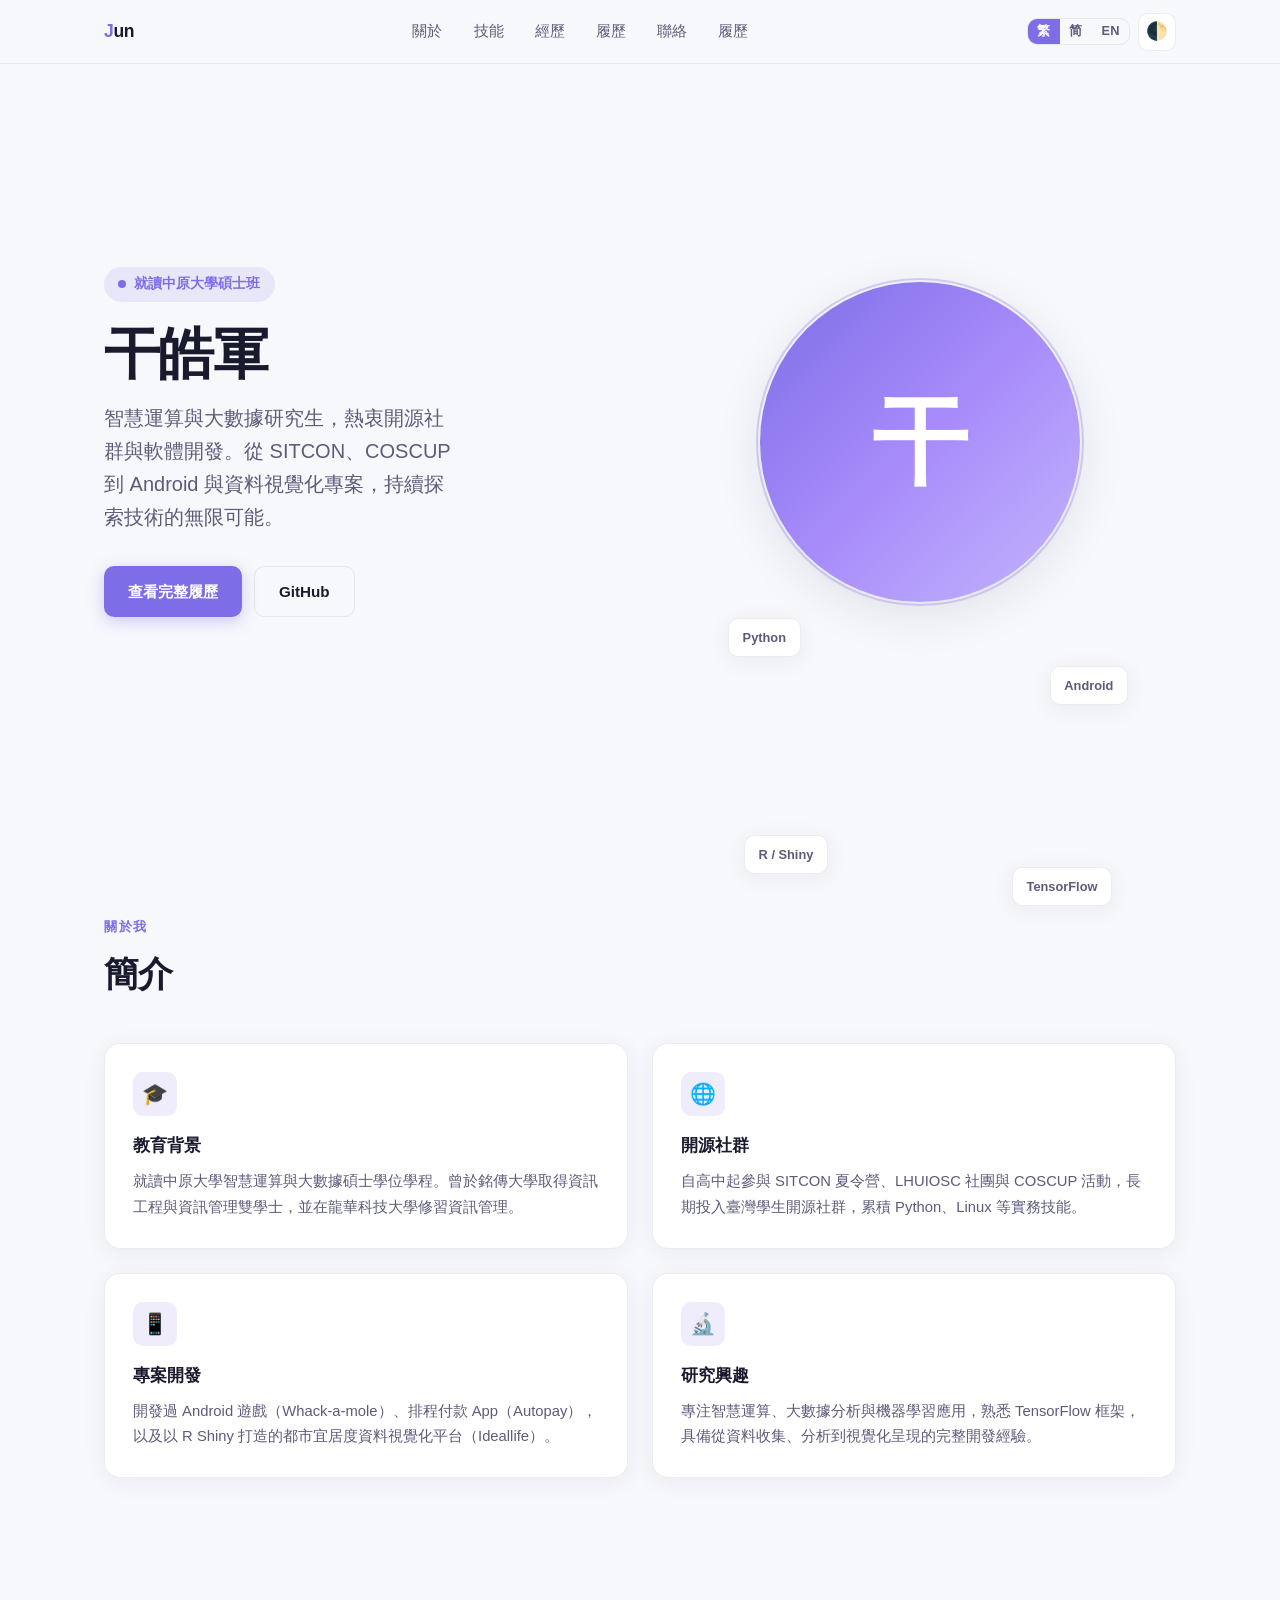
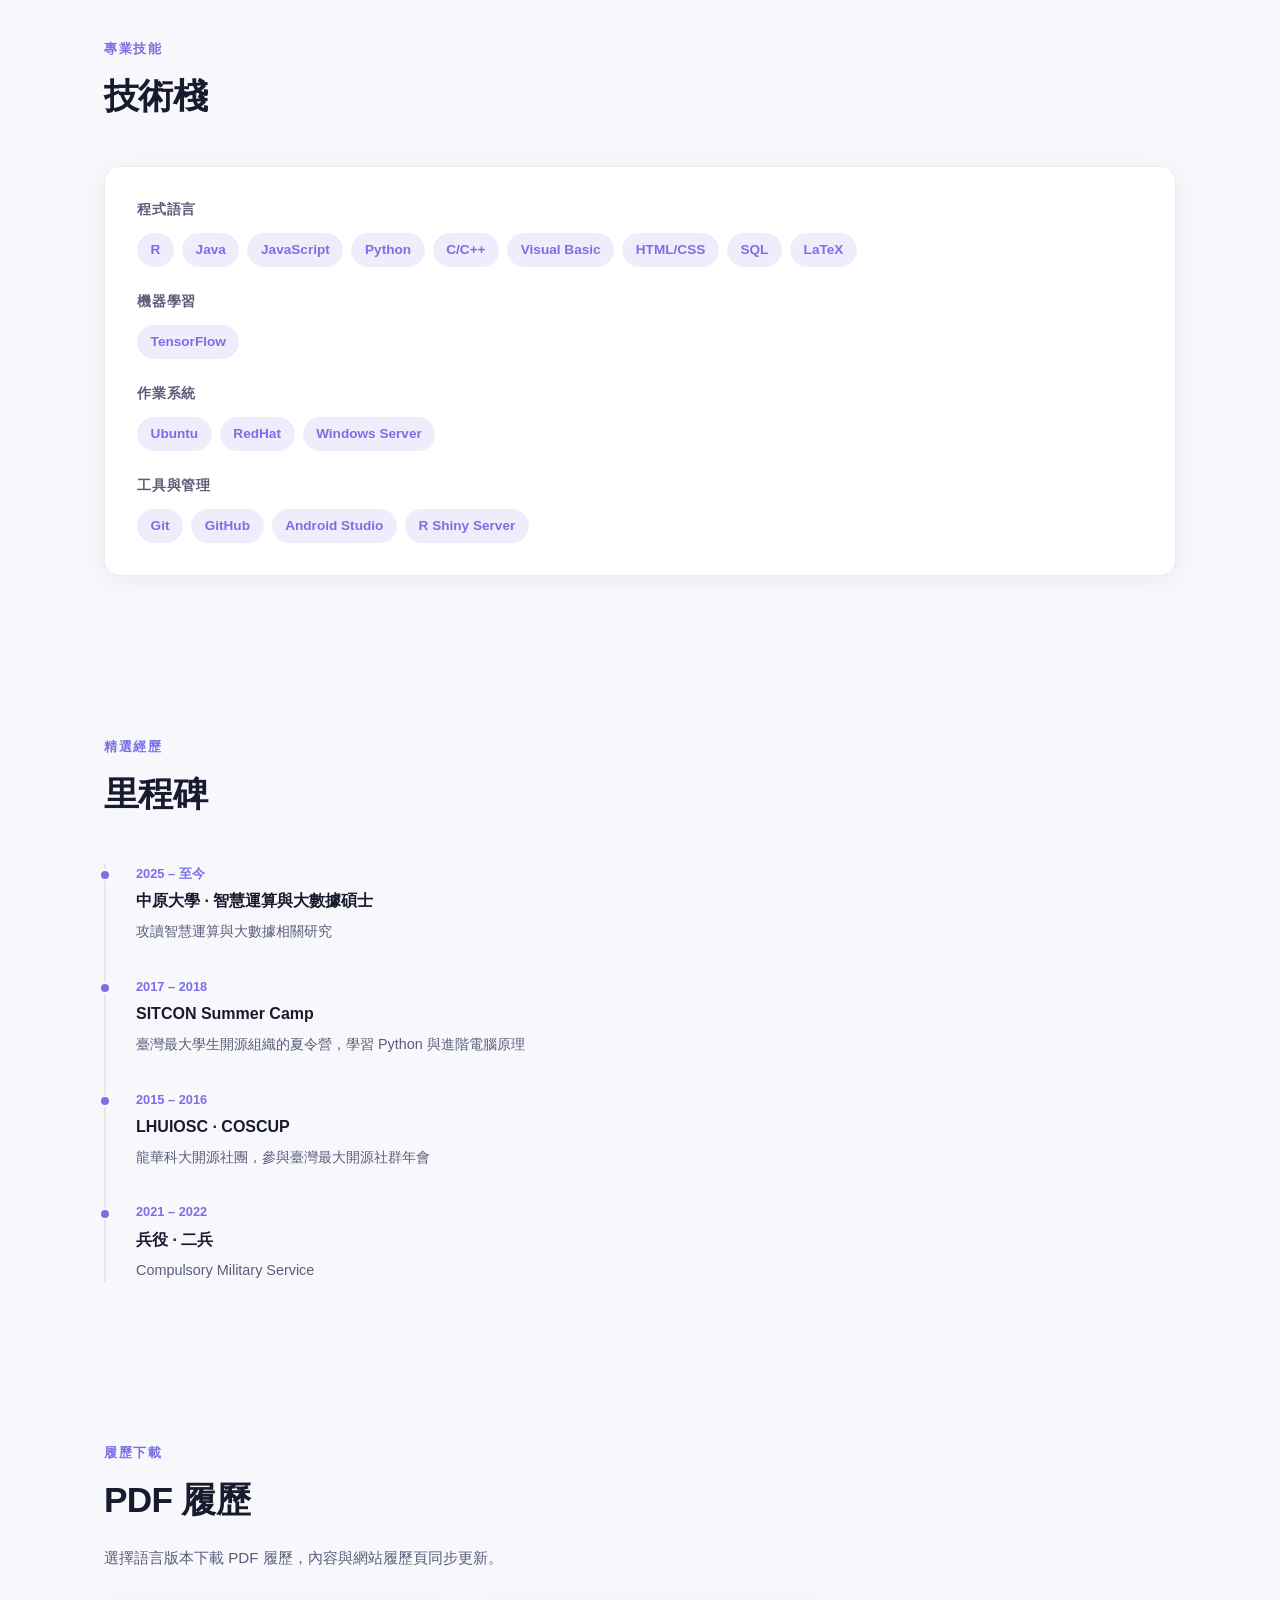
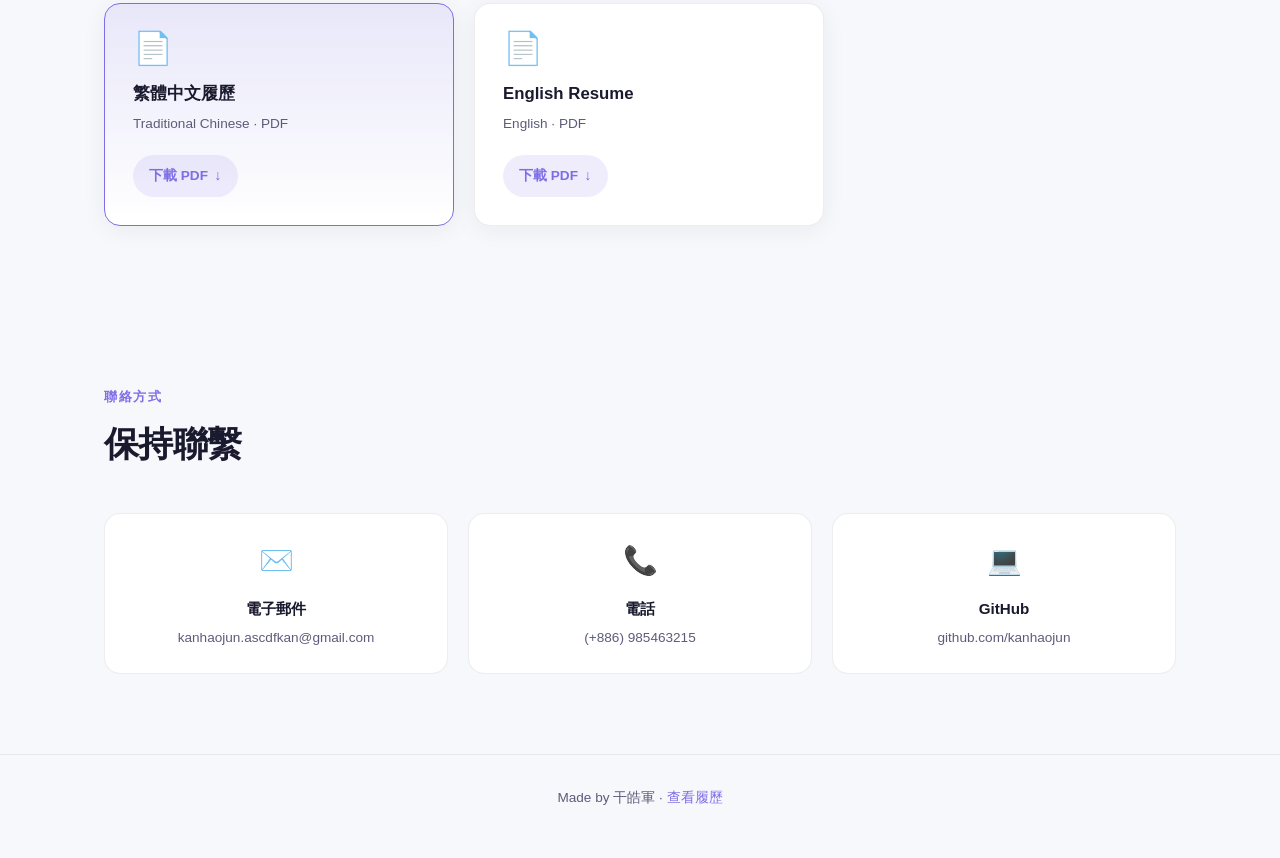
==== commit fc0b8cf9: "Added" ====
--- a/index.html
+++ b/index.html
@@ -21,6 +21,7 @@
 				<li><a href="#about" data-i18n="navAbout">關於</a></li>
 				<li><a href="#skills" data-i18n="navSkills">技能</a></li>
 				<li><a href="#experience" data-i18n="navExperience">經歷</a></li>
+				<li><a href="#resume" data-i18n="navResume">履歷</a></li>
 				<li><a href="#contact" data-i18n="navContact">聯絡</a></li>
 				<li><a id="cv-link" href="zh_tw.html" data-i18n="navCv">履歷</a></li>
 			</ul>
@@ -162,6 +163,26 @@
 		</div>
 	</section>
 
+	<section id="resume" class="section">
+		<div class="section__label" data-i18n="resumeLabel">履歷下載</div>
+		<h2 class="section__title" data-i18n="resumeTitle">PDF 履歷</h2>
+		<p class="section__desc" data-i18n="resumeDesc">選擇語言版本下載 PDF 履歷，內容與網站履歷頁同步更新。</p>
+		<div class="resume-grid">
+			<a href="resume/zh-tw.pdf" class="resume-card" data-lang="tw" download>
+				<div class="resume-card__icon" aria-hidden="true">📄</div>
+				<h3 data-i18n="resumeTwTitle">繁體中文履歷</h3>
+				<p data-i18n="resumeTwDesc">Traditional Chinese · PDF</p>
+				<span class="resume-card__btn" data-i18n="resumeDownload">下載 PDF</span>
+			</a>
+			<a href="resume/en.pdf" class="resume-card" data-lang="en" download>
+				<div class="resume-card__icon" aria-hidden="true">📄</div>
+				<h3 data-i18n="resumeEnTitle">English Resume</h3>
+				<p data-i18n="resumeEnDesc">English · PDF</p>
+				<span class="resume-card__btn" data-i18n="resumeDownload">下載 PDF</span>
+			</a>
+		</div>
+	</section>
+
 	<section id="contact" class="section">
 		<div class="section__label" data-i18n="contactLabel">聯絡方式</div>
 		<h2 class="section__title" data-i18n="contactTitle">保持聯繫</h2>
--- a/css/intro.css
+++ b/css/intro.css
@@ -588,6 +588,88 @@
 	word-break: break-all;
 }
 
+/* ── Resume Download ── */
+.section__desc {
+	max-width: 52ch;
+	color: var(--text-muted);
+	margin: -1.5rem 0 2rem;
+	font-size: 0.95rem;
+}
+
+.resume-grid {
+	display: grid;
+	grid-template-columns: repeat(auto-fit, minmax(240px, 1fr));
+	gap: 1.25rem;
+	max-width: 720px;
+}
+
+.resume-card {
+	display: flex;
+	flex-direction: column;
+	align-items: flex-start;
+	background: var(--bg-elevated);
+	border: 1px solid var(--border);
+	border-radius: var(--radius);
+	padding: 1.75rem;
+	text-decoration: none;
+	color: var(--text);
+	box-shadow: var(--shadow);
+	transition: transform var(--transition), box-shadow var(--transition), border-color var(--transition);
+}
+
+.resume-card:hover {
+	transform: translateY(-3px);
+	box-shadow: var(--shadow-lg);
+	border-color: var(--accent);
+}
+
+.resume-card.is-active {
+	border-color: var(--accent);
+	background: linear-gradient(180deg, var(--accent-soft) 0%, var(--bg-elevated) 100%);
+}
+
+.resume-card__icon {
+	font-size: 2rem;
+	margin-bottom: 1rem;
+	line-height: 1;
+}
+
+.resume-card h3 {
+	font-size: 1.05rem;
+	font-weight: 700;
+	margin: 0 0 0.35rem;
+}
+
+.resume-card p {
+	font-size: 0.85rem;
+	color: var(--text-muted);
+	margin: 0 0 1.25rem;
+}
+
+.resume-card__btn {
+	display: inline-flex;
+	align-items: center;
+	gap: 0.4rem;
+	margin-top: auto;
+	padding: 0.55rem 1rem;
+	border-radius: 999px;
+	background: var(--accent-soft);
+	color: var(--accent);
+	font-size: 0.85rem;
+	font-weight: 700;
+	transition: background var(--transition), color var(--transition);
+}
+
+.resume-card__btn::after {
+	content: "↓";
+	font-size: 0.9rem;
+}
+
+.resume-card:hover .resume-card__btn {
+	background: var(--accent);
+	color: #fff;
+}
+
 /* ── Footer ── */
 .intro-footer {
 	text-align: center;
@@ -637,6 +719,10 @@
 	}
 
 	.contact-grid {
+		grid-template-columns: 1fr;
+	}
+
+	.resume-grid {
 		grid-template-columns: 1fr;
 	}
 }
